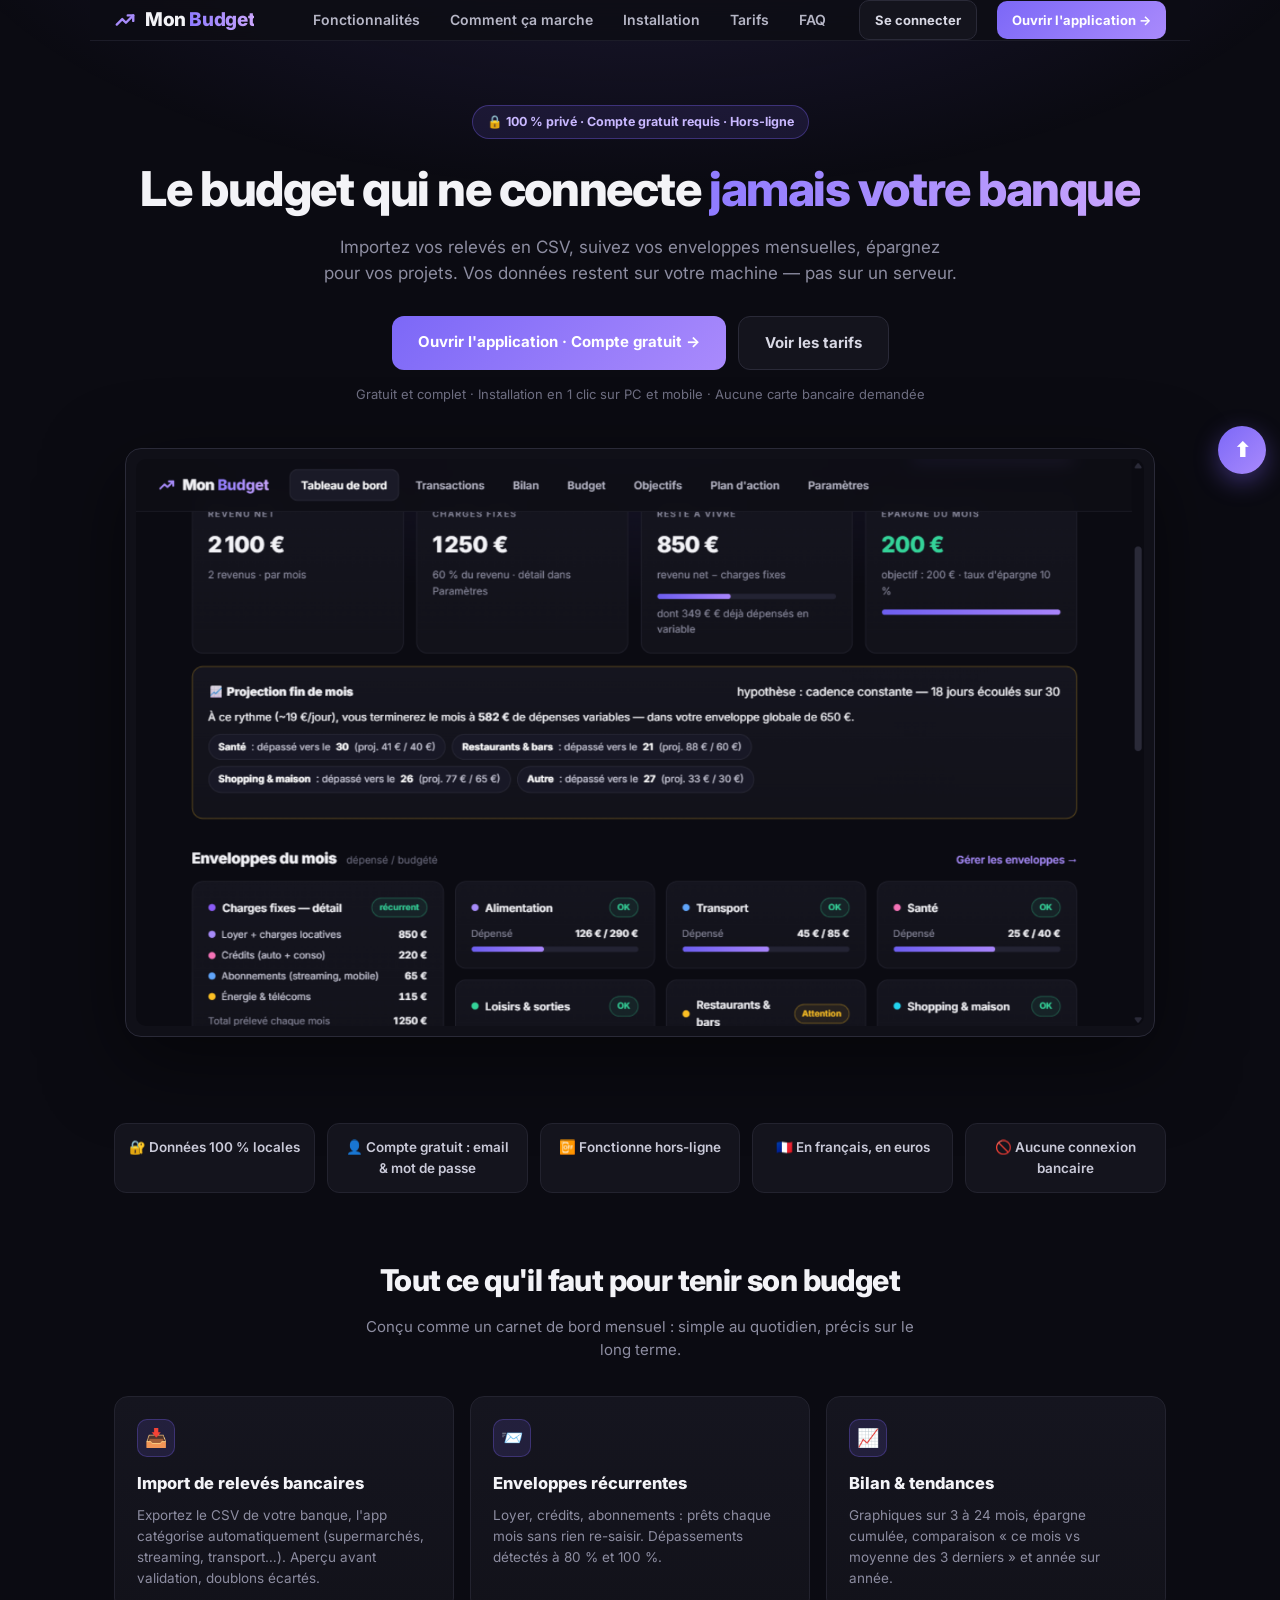
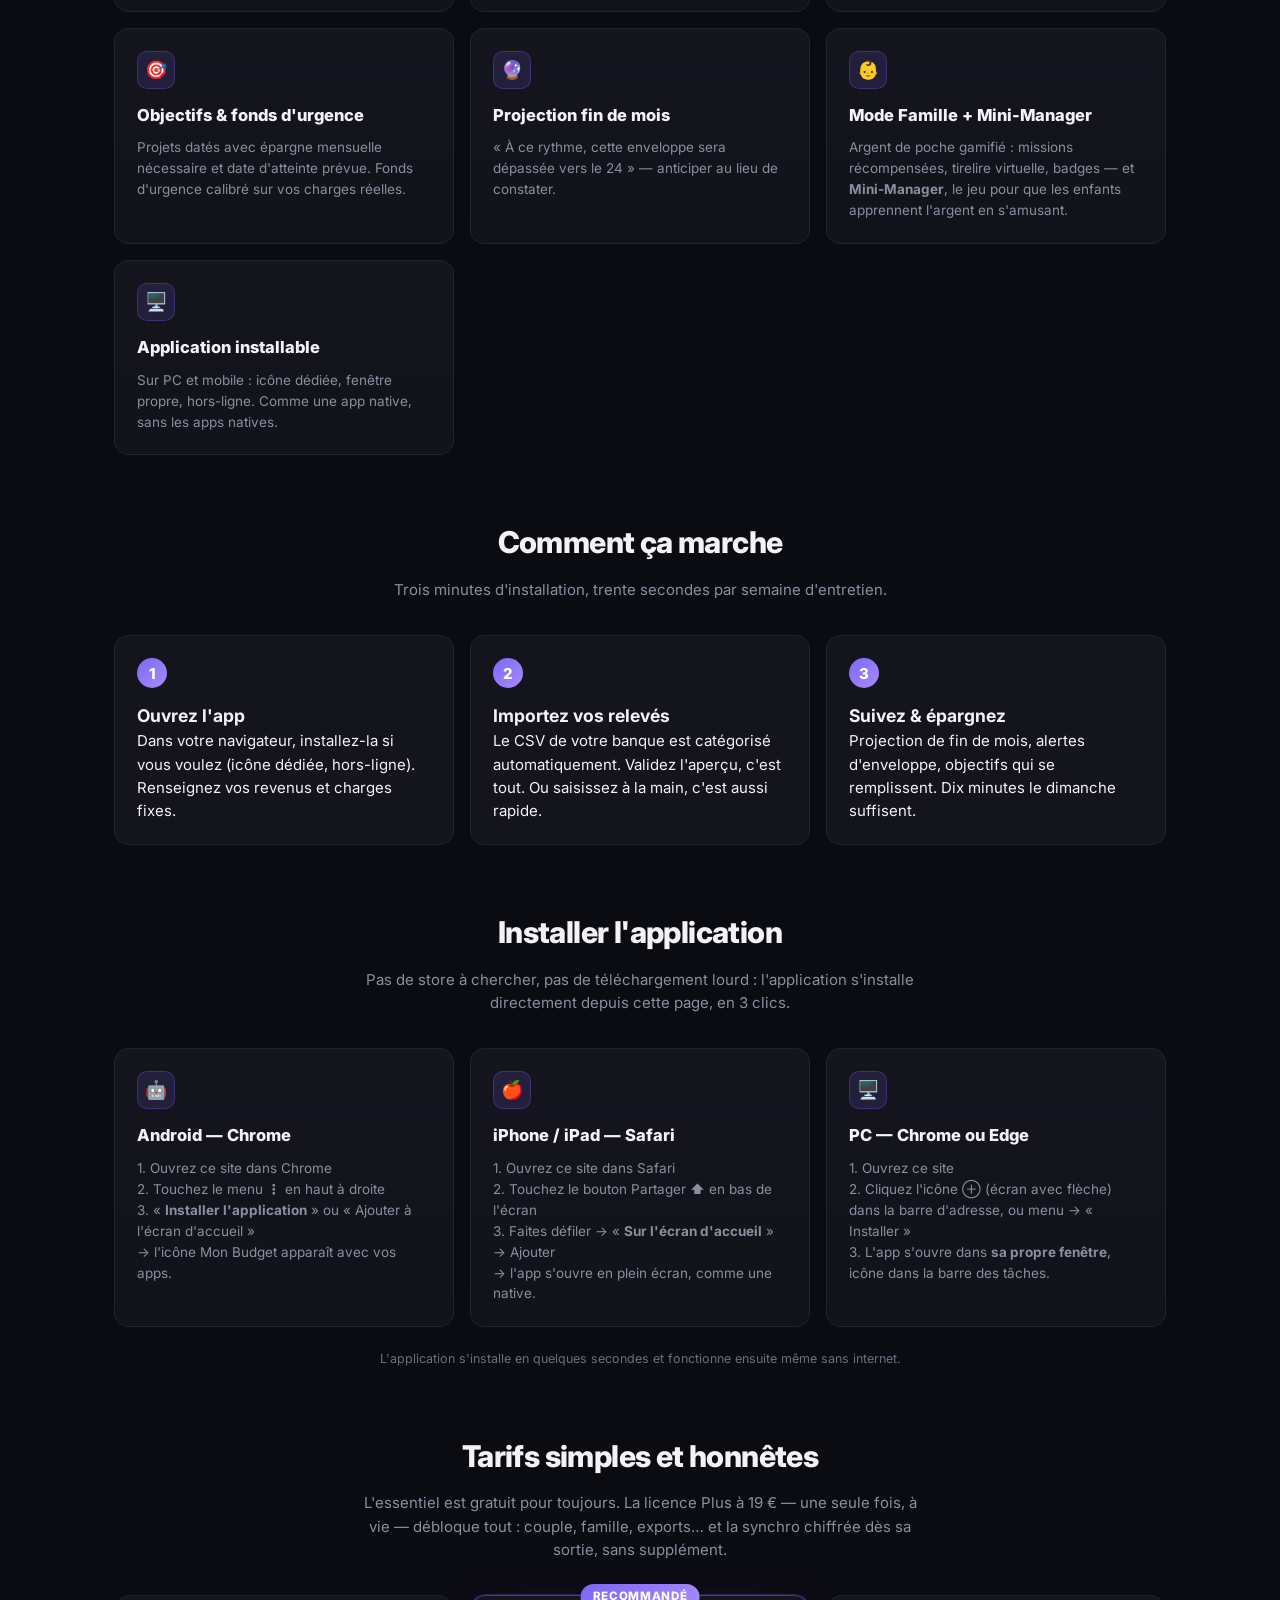
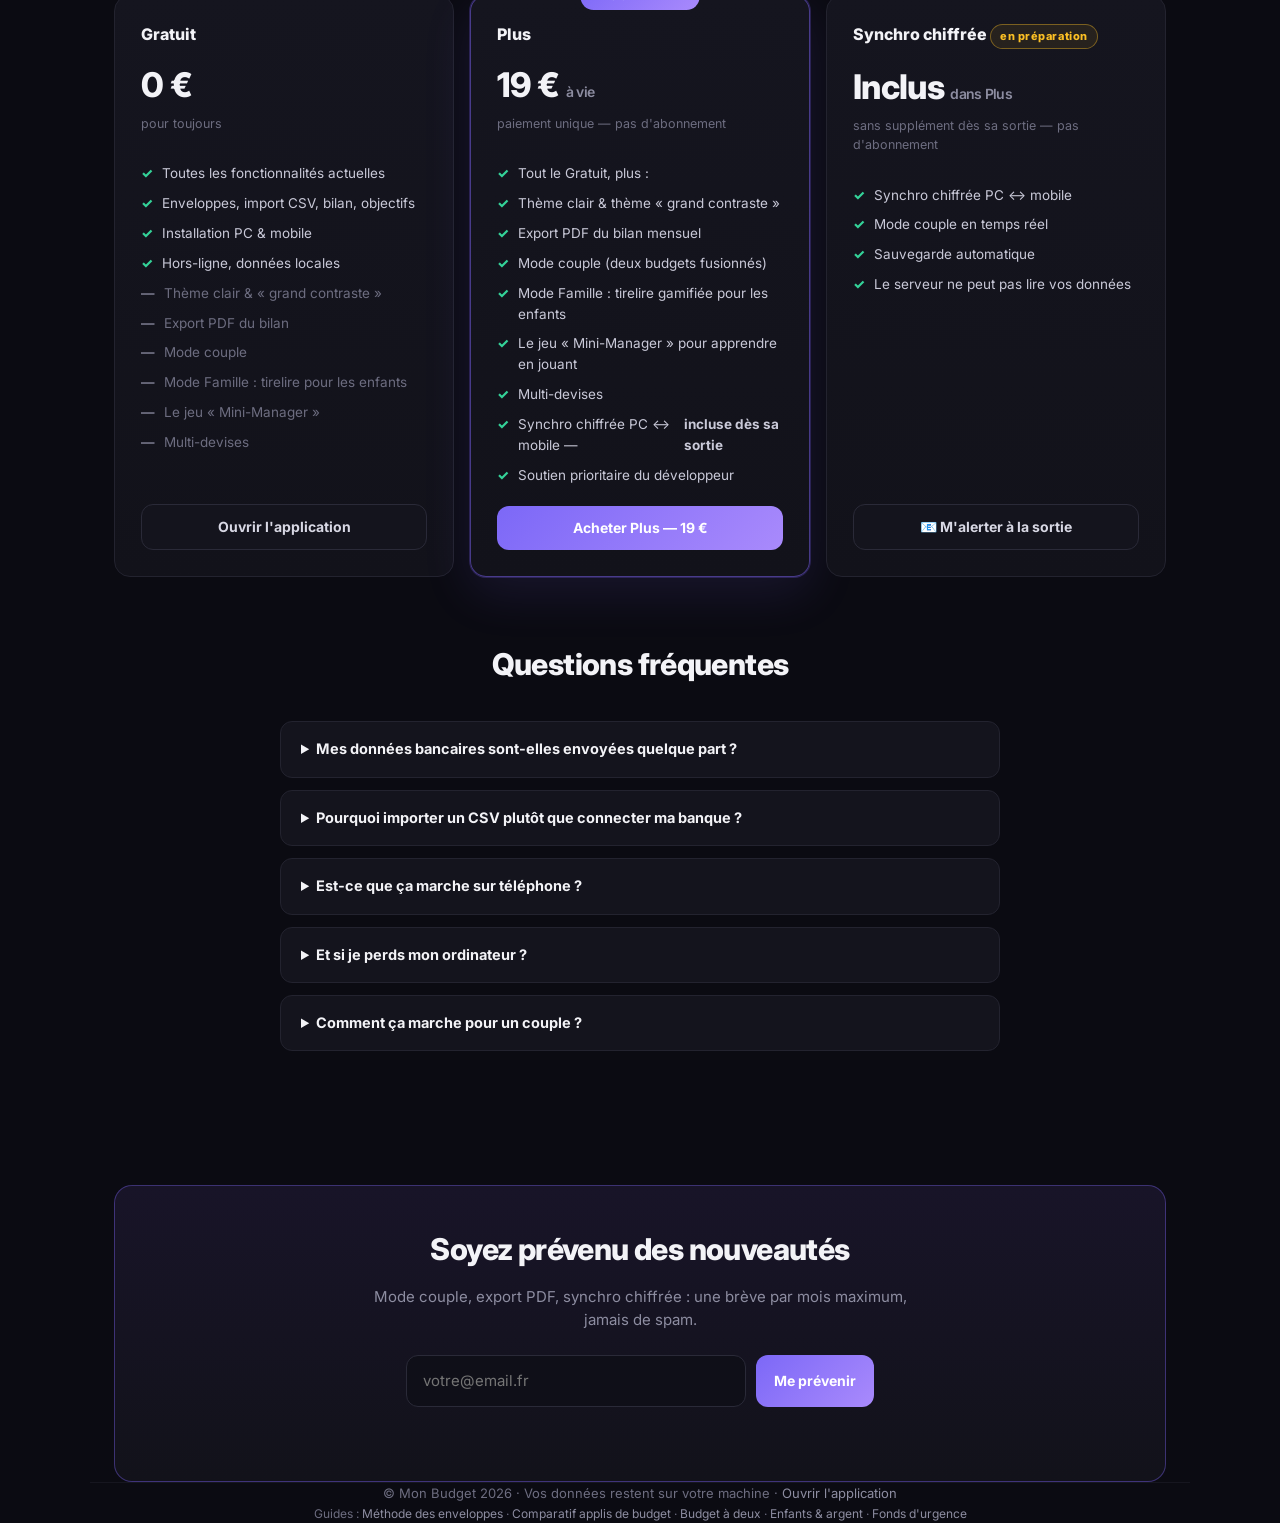
==== index.html @ ed4fe4bb "Add files via upload" ====
<!doctype html>
<html lang="fr">
<head>
<meta charset="utf-8">
<meta name="viewport" content="width=device-width, initial-scale=1">
<meta name="color-scheme" content="dark">
<meta name="theme-color" content="#0b0b12">
<meta name="description" content="Mon Budget — le budget mensuel 100 % privé : enveloppes récurrentes, import de relevés, objectifs d'épargne. Hors-ligne, compte gratuit (email + mot de passe), vos données restent chez vous.">
<meta name="keywords" content="application budget, méthode des enveloppes, budget sans abonnement, budget sans connexion bancaire, alternative YNAB France, budget familial gratuit, gestion budget mensuel">
<meta name="author" content="Mon Budget">
<meta name="robots" content="index, follow">
<link rel="canonical" href="https://bonjourmonbudget-lab.github.io/mon-budget/">
<!-- Partage réseaux sociaux : titre + aperçu quand le lien est partagé -->
<meta property="og:type" content="website">
<meta property="og:site_name" content="Mon Budget">
<meta property="og:title" content="Mon Budget — 19 € à vie, sans abonnement, sans connexion bancaire">
<meta property="og:description" content="La méthode des enveloppes automatisée. Vos données restent sur votre appareil. Version gratuite complète — installez-la en 10 secondes.">
<meta property="og:url" content="https://bonjourmonbudget-lab.github.io/mon-budget/">
<meta property="og:image" content="https://bonjourmonbudget-lab.github.io/mon-budget/apercu.png">
<meta property="og:locale" content="fr_FR">
<meta name="twitter:card" content="summary_large_image">
<meta name="twitter:title" content="Mon Budget — 19 € à vie, sans abonnement">
<meta name="twitter:description" content="La méthode des enveloppes automatisée. Vos données restent sur votre appareil.">
<meta name="twitter:image" content="https://bonjourmonbudget-lab.github.io/mon-budget/apercu.png">
<!-- Données structurées pour Google -->
<script type="application/ld+json">
{
  "@context": "https://schema.org",
  "@type": "SoftwareApplication",
  "name": "Mon Budget",
  "applicationCategory": "FinanceApplication",
  "operatingSystem": "Web, Windows, macOS, Linux, Android, iOS",
  "inLanguage": "fr-FR",
  "description": "Application de budget en méthode des enveloppes, 100 % locale : aucune connexion bancaire, données sur votre appareil, fonctionne hors-ligne. Version gratuite et licence à vie à 19 €.",
  "offers": {
    "@type": "Offer",
    "price": "19.00",
    "priceCurrency": "EUR",
    "description": "Licence à vie Mon Budget Plus — sans abonnement"
  }
}
</script>
<link rel="manifest" href="manifest.json">
<link rel="icon" type="image/png" href="icon-192.png">
<title>Mon Budget — Le budget qui ne connecte jamais votre banque</title>
<!-- Compteur de visites (Analytics via Firebase) — page marketing uniquement, l'application ne mesure rien -->
<script async src="https://www.googletagmanager.com/gtag/js?id=G-P31JFZ6KP1"></script>
<script>
  window.dataLayer = window.dataLayer || [];
  function gtag(){dataLayer.push(arguments);}
  gtag('js', new Date());
  gtag('config', 'G-P31JFZ6KP1');
</script>
<link rel="preconnect" href="https://fonts.googleapis.com">
<link rel="preconnect" href="https://fonts.gstatic.com" crossorigin>
<link href="https://fonts.googleapis.com/css2?family=Inter:wght@400;500;600;700;800&display=swap" rel="stylesheet">
<style>
  :root{
    --bg:#0b0b12; --card:#14141d; --border:#23232f; --border-2:#2a2a38;
    --text:#f3f3f7; --muted:#8d8da1; --muted-2:#6d6d80;
    --green:#34d399; --red:#f87171; --amber:#fbbf24;
    --grad:linear-gradient(135deg,#7c68f7,#a98afc);
  }
  *{box-sizing:border-box;margin:0;padding:0}
  body{background:var(--bg);color:var(--text);font-family:Inter,"Segoe UI",system-ui,sans-serif;font-size:15px;line-height:1.55}
  body::before{content:"";position:fixed;inset:0;pointer-events:none;z-index:0;
    background:radial-gradient(1100px 480px at 50% -120px, rgba(124,98,246,.16), transparent 65%)}
  a{color:inherit;text-decoration:none}
  .wrap{position:relative;z-index:1;max-width:1100px;margin:0 auto;padding:0 24px}

  header{position:sticky;top:0;z-index:20;display:flex;align-items:center;gap:20px;flex-wrap:wrap;
    padding:13px 28px;background:rgba(13,13,20,.86);backdrop-filter:blur(10px);border-bottom:1px solid #1c1c28}
  .brand{display:flex;align-items:center;gap:9px;font-size:19px;font-weight:800;letter-spacing:-.02em}
  .grad-text{background:linear-gradient(90deg,#8f7bff,#c9a5fc);-webkit-background-clip:text;background-clip:text;color:transparent}
  nav{display:flex;gap:4px;flex-wrap:wrap;margin-left:auto}
  nav a{color:#b6b6c6;font-weight:600;font-size:14px;padding:8px 13px;border-radius:10px}
  nav a:hover{color:#fff;background:#161622}
  .btn{font:inherit;font-size:14px;font-weight:700;cursor:pointer;border-radius:12px;padding:11px 18px;transition:.15s;white-space:nowrap;display:inline-block}
  .btn-grad{background:var(--grad);color:#fff;border:none}
  .btn-grad:hover{filter:brightness(1.08)}
  .btn-ghost{background:var(--card);border:1px solid var(--border-2);color:#d8d8e4}
  .btn-ghost:hover{border-color:#3a3a4c;color:#fff}
  .btn-sm{padding:8px 13px;font-size:13px;border-radius:10px}
  header .btn{padding:9px 15px}

  .hero{text-align:center;padding:72px 0 30px}
  .hero .pill{display:inline-block;font-size:12.5px;font-weight:700;color:#c9b8ff;background:rgba(124,98,246,.12);
    border:1px solid rgba(124,98,246,.35);border-radius:99px;padding:6px 14px;margin-bottom:22px}
  .hero h1{font-size:clamp(30px,5vw,48px);font-weight:800;letter-spacing:-.03em;line-height:1.15}
  .hero .sub{color:var(--muted);font-size:17px;max-width:640px;margin:18px auto 0}
  .hero .ctas{display:flex;gap:12px;justify-content:center;flex-wrap:wrap;margin-top:30px}
  .hero .ctas .btn{padding:14px 26px;font-size:15px}
  .hero .note{color:var(--muted-2);font-size:13px;margin-top:14px}
  .shot{margin:44px auto 0;max-width:1030px;border:1px solid var(--border-2);border-radius:16px;overflow:hidden;
    box-shadow:0 24px 80px rgba(0,0,0,.5);background:#101018;padding:10px}
  .shot img{width:100%;display:block;border-radius:10px}

  .trust{display:grid;grid-template-columns:repeat(auto-fit,minmax(180px,1fr));gap:12px;margin:56px 0 0}
  .trust div{background:var(--card);border:1px solid var(--border);border-radius:12px;padding:13px;text-align:center;
    color:#c9c9d8;font-weight:600;font-size:13.5px}

  section{padding:64px 0 0}
  h2{font-size:clamp(22px,3vw,30px);font-weight:800;letter-spacing:-.02em;text-align:center}
  .sect-sub{color:var(--muted);text-align:center;max-width:560px;margin:12px auto 0}
  .grid3{display:grid;grid-template-columns:repeat(auto-fit,minmax(280px,1fr));gap:16px;margin-top:34px}
  .card{background:linear-gradient(180deg,#15151f,#12121a);border:1px solid var(--border);border-radius:14px;padding:22px}
  .card h3{font-size:16.5px;font-weight:800}
  .card p{color:var(--muted);font-size:13.5px;margin-top:9px}
  .card .ico{width:38px;height:38px;border-radius:10px;background:rgba(124,98,246,.14);border:1px solid rgba(124,98,246,.3);
    display:flex;align-items:center;justify-content:center;font-size:18px;margin-bottom:14px}

  .steps{counter-reset:step;display:grid;grid-template-columns:repeat(auto-fit,minmax(240px,1fr));gap:16px;margin-top:34px}
  .step{background:var(--card);border:1px solid var(--border);border-radius:14px;padding:22px}
  .step::before{counter-increment:step;content:counter(step);display:flex;width:30px;height:30px;border-radius:99px;
    background:var(--grad);color:#fff;font-weight:800;align-items:center;justify-content:center;margin-bottom:14px}

  .plans{display:grid;grid-template-columns:repeat(auto-fit,minmax(270px,1fr));gap:16px;margin-top:34px;align-items:stretch}
  .plan{background:linear-gradient(180deg,#15151f,#12121a);border:1px solid var(--border);border-radius:16px;padding:26px;display:flex;flex-direction:column;position:relative}
  .plan.star{border-color:rgba(124,98,246,.5);box-shadow:0 0 0 1px rgba(124,98,246,.25), 0 16px 50px rgba(124,98,246,.12)}
  .plan .tag{position:absolute;top:-12px;left:50%;transform:translateX(-50%);background:var(--grad);color:#fff;
    font-size:11.5px;font-weight:800;letter-spacing:.06em;text-transform:uppercase;border-radius:99px;padding:4px 12px}
  .plan h3{font-size:16px;font-weight:800}
  .plan .price{font-size:34px;font-weight:800;margin:12px 0 2px;letter-spacing:-.02em}
  .plan .price small{font-size:14px;color:var(--muted);font-weight:600}
  .plan .per{color:var(--muted-2);font-size:12.5px;margin-bottom:16px}
  .plan ul{list-style:none;display:flex;flex-direction:column;gap:9px;margin:14px 0 20px;flex:1}
  .plan li{display:flex;gap:9px;font-size:13.5px;color:#c9c9d8;align-items:flex-start}
  .plan li::before{content:"✓";color:var(--green);font-weight:800}
  .plan li.off{color:var(--muted-2)}
  .plan li.off::before{content:"—";color:var(--muted-2)}
  .soon{display:inline-block;font-size:11px;font-weight:800;color:var(--amber);border:1px solid rgba(251,191,36,.4);
    background:rgba(251,191,36,.08);border-radius:99px;padding:3px 9px;letter-spacing:.05em}

  .faq{max-width:720px;margin:34px auto 0;display:flex;flex-direction:column;gap:12px}
  details{background:var(--card);border:1px solid var(--border);border-radius:12px;padding:16px 20px}
  details summary{cursor:pointer;font-weight:700;font-size:14.5px}
  details p{color:var(--muted);font-size:13.5px;margin-top:10px}

  .cta-final{background:linear-gradient(180deg,#181428,#12121a);border:1px solid rgba(124,98,246,.4);border-radius:18px;
    padding:40px 30px;text-align:center;margin-top:70px}
  .cta-final h2{text-align:center}
  form.insc{display:flex;gap:10px;justify-content:center;flex-wrap:wrap;margin-top:24px}
  form.insc input{background:#0f0f18;border:1px solid var(--border-2);border-radius:12px;padding:13px 16px;color:#fff;
    font:inherit;width:min(340px,100%)}
  form.insc input:focus{outline:none;border-color:#6d5ef0;box-shadow:0 0 0 3px rgba(109,94,240,.18)}
  .form-msg{margin-top:14px;font-size:13.5px;min-height:20px;color:var(--green);font-weight:600}

  footer{margin-top:70px;border-top:1px solid #16161f;padding:26px;text-align:center;color:var(--muted-2);font-size:13px}
  footer a{color:var(--muted)}
  @media(max-width:640px){ header{padding:12px 16px} nav{display:none} }

  /* Bouton retour en haut — à droite, centré verticalement */
  #haut-page{
    position:fixed;right:14px;top:50%;transform:translateY(-50%);z-index:45;width:48px;height:48px;
    border-radius:50%;background:var(--grad);color:#fff;border:none;font-size:20px;font-weight:800;
    cursor:pointer;box-shadow:0 8px 24px rgba(124,98,246,.4);transition:.15s;
    display:flex;align-items:center;justify-content:center
  }
  #haut-page:hover{filter:brightness(1.12)}
</style>
</head>
<body>

<header class="wrap">
  <div class="brand">
    <svg width="22" height="22" viewBox="0 0 24 24" fill="none" stroke="#a78bfa" stroke-width="2.6" stroke-linecap="round" stroke-linejoin="round"><polyline points="3 17 9 11 13 15 21 7"/><polyline points="15 7 21 7 21 13"/></svg>
    <span>Mon&nbsp;<span class="grad-text">Budget</span></span>
  </div>
  <nav>
    <a href="#fonctionnalites">Fonctionnalités</a>
    <a href="#comment">Comment ça marche</a>
    <a href="#installation">Installation</a>
    <a href="#tarifs">Tarifs</a>
    <a href="#faq">FAQ</a>
  </nav>
  <a class="btn btn-ghost btn-sm" href="app.html?connexion=1">Se connecter</a>
  <a class="btn btn-grad btn-sm" href="app.html">Ouvrir l'application →</a>
</header>

<main class="wrap">

  <section class="hero" style="padding-top:64px">
    <span class="pill">🔒 100 % privé · Compte gratuit requis · Hors-ligne</span>
    <h1>Le budget qui ne connecte <span class="grad-text">jamais votre banque</span></h1>
    <p class="sub">Importez vos relevés en CSV, suivez vos enveloppes mensuelles, épargnez pour vos projets. Vos données restent sur votre machine — pas sur un serveur.</p>
    <div class="ctas">
      <a class="btn btn-grad" href="app.html">Ouvrir l'application · Compte gratuit →</a>
      <a class="btn btn-ghost" href="#tarifs">Voir les tarifs</a>
    </div>
    <p class="note">Gratuit et complet · Installation en 1 clic sur PC et mobile · Aucune carte bancaire demandée</p>
    <div class="shot">
      <img src="apercu.png" alt="Aperçu du tableau de bord Mon Budget" onerror="this.style.display='none';this.parentElement.style.padding='40px';this.parentElement.innerHTML='<div style=&quot;text-align:center;color:#8d8da1;font-weight:700;padding:60px 20px&quot;>📊 Tableau de bord : revenu, enveloppes, projection fin de mois, objectifs d&#39;épargne</div>'">
    </div>
  </section>

  <div class="trust">
    <div>🔐 Données 100 % locales</div>
    <div>👤 Compte gratuit : email &amp; mot de passe</div>
    <div>📴 Fonctionne hors-ligne</div>
    <div>🇫🇷 En français, en euros</div>
    <div>🚫 Aucune connexion bancaire</div>
  </div>

  <section id="fonctionnalites">
    <h2>Tout ce qu'il faut pour tenir son budget</h2>
    <p class="sect-sub">Conçu comme un carnet de bord mensuel : simple au quotidien, précis sur le long terme.</p>
    <div class="grid3">
      <div class="card"><div class="ico">📥</div><h3>Import de relevés bancaires</h3><p>Exportez le CSV de votre banque, l'app catégorise automatiquement (supermarchés, streaming, transport…). Aperçu avant validation, doublons écartés.</p></div>
      <div class="card"><div class="ico">📨</div><h3>Enveloppes récurrentes</h3><p>Loyer, crédits, abonnements : prêts chaque mois sans rien re-saisir. Dépassements détectés à 80 % et 100 %.</p></div>
      <div class="card"><div class="ico">📈</div><h3>Bilan & tendances</h3><p>Graphiques sur 3 à 24 mois, épargne cumulée, comparaison « ce mois vs moyenne des 3 derniers » et année sur année.</p></div>
      <div class="card"><div class="ico">🎯</div><h3>Objectifs & fonds d'urgence</h3><p>Projets datés avec épargne mensuelle nécessaire et date d'atteinte prévue. Fonds d'urgence calibré sur vos charges réelles.</p></div>
      <div class="card"><div class="ico">🔮</div><h3>Projection fin de mois</h3><p>« À ce rythme, cette enveloppe sera dépassée vers le 24 » — anticiper au lieu de constater.</p></div>
      <div class="card"><div class="ico">👶</div><h3>Mode Famille + Mini-Manager</h3><p>Argent de poche gamifié : missions récompensées, tirelire virtuelle, badges — et <b>Mini-Manager</b>, le jeu pour que les enfants apprennent l'argent en s'amusant.</p></div>
      <div class="card"><div class="ico">🖥️</div><h3>Application installable</h3><p>Sur PC et mobile : icône dédiée, fenêtre propre, hors-ligne. Comme une app native, sans les apps natives.</p></div>
    </div>
  </section>

  <section id="comment">
    <h2>Comment ça marche</h2>
    <p class="sect-sub">Trois minutes d'installation, trente secondes par semaine d'entretien.</p>
    <div class="steps">
      <div class="step"><h3>Ouvrez l'app</h3><p>Dans votre navigateur, installez-la si vous voulez (icône dédiée, hors-ligne). Renseignez vos revenus et charges fixes.</p></div>
      <div class="step"><h3>Importez vos relevés</h3><p>Le CSV de votre banque est catégorisé automatiquement. Validez l'aperçu, c'est tout. Ou saisissez à la main, c'est aussi rapide.</p></div>
      <div class="step"><h3>Suivez & épargnez</h3><p>Projection de fin de mois, alertes d'enveloppe, objectifs qui se remplissent. Dix minutes le dimanche suffisent.</p></div>
    </div>
  </section>

  <section id="installation">
    <h2>Installer l'application</h2>
    <p class="sect-sub">Pas de store à chercher, pas de téléchargement lourd : l'application s'installe directement depuis cette page, en 3 clics.</p>
    <div class="grid3">
      <div class="card"><div class="ico">🤖</div><h3>Android — Chrome</h3>
        <p>1. Ouvrez ce site dans Chrome<br>2. Touchez le menu <b>⋮</b> en haut à droite<br>3. « <b>Installer l'application</b> » ou « Ajouter à l'écran d'accueil »<br>→ l'icône Mon Budget apparaît avec vos apps.</p></div>
      <div class="card"><div class="ico">🍎</div><h3>iPhone / iPad — Safari</h3>
        <p>1. Ouvrez ce site dans Safari<br>2. Touchez le bouton Partager <b>⬆</b> en bas de l'écran<br>3. Faites défiler → « <b>Sur l'écran d'accueil</b> » → Ajouter<br>→ l'app s'ouvre en plein écran, comme une native.</p></div>
      <div class="card"><div class="ico">🖥️</div><h3>PC — Chrome ou Edge</h3>
        <p>1. Ouvrez ce site<br>2. Cliquez l'icône ⊕ (écran avec flèche) dans la barre d'adresse, ou menu → « Installer »<br>3. L'app s'ouvre dans <b>sa propre fenêtre</b>, icône dans la barre des tâches.</p></div>
    </div>
    <div style="text-align:center;margin-top:22px">
      <button class="btn btn-grad" id="btn-install-pc" data-action="install-pc" style="display:none">📲 Installer sur cet appareil — 1 clic</button>
      <p style="color:var(--muted-2);font-size:12.5px;margin-top:12px">L'application s'installe en quelques secondes et fonctionne ensuite même sans internet.</p>
    </div>
  </section>

  <section id="tarifs">
    <h2>Tarifs simples et honnêtes</h2>
    <p class="sect-sub">L'essentiel est gratuit pour toujours. La licence Plus à 19 € — une seule fois, à vie — débloque tout : couple, famille, exports… et la synchro chiffrée dès sa sortie, sans supplément.</p>
    <div class="plans">
      <div class="plan">
        <h3>Gratuit</h3>
        <div class="price">0 €</div>
        <div class="per">pour toujours</div>
        <ul>
          <li>Toutes les fonctionnalités actuelles</li>
          <li>Enveloppes, import CSV, bilan, objectifs</li>
          <li>Installation PC & mobile</li>
          <li>Hors-ligne, données locales</li>
          <li class="off">Thème clair & « grand contraste »</li>
          <li class="off">Export PDF du bilan</li>
          <li class="off">Mode couple</li>
          <li class="off">Mode Famille : tirelire pour les enfants</li>
          <li class="off">Le jeu « Mini-Manager »</li>
          <li class="off">Multi-devises</li>
        </ul>
        <a class="btn btn-ghost" href="app.html" style="text-align:center">Ouvrir l'application</a>
      </div>
      <div class="plan star">
        <span class="tag">Recommandé</span>
        <h3>Plus</h3>
        <div class="price">19 € <small>à vie</small></div>
        <div class="per">paiement unique — pas d'abonnement</div>
        <ul>
          <li>Tout le Gratuit, plus :</li>
          <li>Thème clair & thème « grand contraste »</li>
          <li>Export PDF du bilan mensuel</li>
          <li>Mode couple (deux budgets fusionnés)</li>
          <li>Mode Famille : tirelire gamifiée pour les enfants</li>
          <li>Le jeu « Mini-Manager » pour apprendre en jouant</li>
          <li>Multi-devises</li>
          <li>Synchro chiffrée PC ↔ mobile — <b>incluse dès sa sortie</b></li>
          <li>Soutien prioritaire du développeur</li>
        </ul>
        <button class="btn btn-grad" data-buy="plus" style="text-align:center">Acheter Plus — 19 €</button>
      </div>
      <div class="plan">
        <h3>Synchro chiffrée <span class="soon">en préparation</span></h3>
        <div class="price">Inclus <small>dans Plus</small></div>
        <div class="per">sans supplément dès sa sortie — pas d'abonnement</div>
        <ul>
          <li>Synchro chiffrée PC ↔ mobile</li>
          <li>Mode couple en temps réel</li>
          <li>Sauvegarde automatique</li>
          <li>Le serveur ne peut pas lire vos données</li>
        </ul>
        <button class="btn btn-ghost" data-buy="sync" style="text-align:center">📧 M'alerter à la sortie</button>
      </div>
    </div>
  </section>

  <section id="faq">
    <h2>Questions fréquentes</h2>
    <div class="faq">
      <details><summary>Mes données bancaires sont-elles envoyées quelque part ?</summary><p>Non, et c'est le principe fondateur de l'app : aucune connexion à votre banque, aucun serveur. Vos relevés sont lus localement dans votre navigateur, vos données restent sur votre machine. Le compte (inscription gratuite par email et mot de passe, avec validation par email) est <b>requis pour ouvrir l'application</b> : il ne retient que votre adresse, jamais vos chiffres. La future synchro sera chiffrée côté client : même notre serveur ne pourra pas lire vos données.</p></details>
      <details><summary>Pourquoi importer un CSV plutôt que connecter ma banque ?</summary><p>Exporter un relevé prend 30 secondes sur n'importe quel site bancaire français. En échange : zéro agrément bancaire à faire circuler, zéro risque de fuite de credentials, et un budget qui marche même si votre banque change d'API.</p></details>
      <details><summary>Est-ce que ça marche sur téléphone ?</summary><p>Oui — installez l'app depuis votre navigateur mobile (« Ajouter à l'écran d'accueil »). La synchro chiffrée entre PC et mobile est en préparation : elle sera <b>incluse dans la licence Plus</b>, sans supplément.</p></details>
      <details><summary>Et si je perds mon ordinateur ?</summary><p>Exportez une sauvegarde JSON depuis Paramètres → Données (1 clic) et rangez-la où vous voulez. Elle se restaure en un clic sur n'importe quel appareil.</p></details>
      <details><summary>Comment ça marche pour un couple ?</summary><p>Chacun installe l'app sur son appareil : les données restent individuelles et locales. Le <b>mode couple</b> (inclus dans Plus) consolide deux budgets en une vue foyer. Et pour la synchro temps réel (en préparation) : <b>incluse dans la licence Plus, un seul achat par foyer</b> — le titulaire de la licence invite son/sa partenaire par email, qui reçoit un <b>accès invité gratuit</b> au budget partagé. Deux comptes, une seule licence, et le serveur ne pourra jamais lire vos données.</p></details>
    </div>
  </section>

  <section id="inscription">
    <div class="cta-final">
      <h2>Soyez prévenu des nouveautés</h2>
      <p class="sect-sub">Mode couple, export PDF, synchro chiffrée : une brève par mois maximum, jamais de spam.</p>
      <form class="insc" id="waitlist-form" autocomplete="off">
        <input type="email" id="insc-email" placeholder="votre@email.fr" required>
        <button class="btn btn-grad" type="submit">Me prévenir</button>
      </form>
      <div class="form-msg" id="insc-msg"></div>
    </div>
  </section>

</main>

<footer class="wrap">
  © Mon Budget 2026 · Vos données restent sur votre machine · <a href="app.html">Ouvrir l'application</a><br>
  <span style="font-size:12px">Guides : <a href="methode-enveloppes.html">Méthode des enveloppes</a> · <a href="alternative-applis-budget.html">Comparatif applis de budget</a> · <a href="budget-a-deux.html">Budget à deux</a> · <a href="budget-enfants.html">Enfants &amp; argent</a> · <a href="fonds-urgence.html">Fonds d'urgence</a></span>
</footer>

<button id="haut-page" title="Retour en haut de page" onclick="window.scrollTo({top:0,behavior:'smooth'})">⬆</button>

<script>
/* =====================================================================
   CONFIGURATION — à remplir lors de la mise en production :

   1. CHECKOUT_PLUS : lien de paiement « Plus 19 € » créé sur Lemon Squeezy
      ou Stripe Payment Link (5 min, sans code). Laissez vide pour désactiver.
   2. WAITLIST_ENDPOINT : endpoint d'enregistrement des emails (Formspree,
      Supabase…). Vide = les emails sont stockés localement dans le navigateur.
   ===================================================================== */
const CONFIG = {
  checkoutPlus: "https://monbudget.lemonsqueezy.com/checkout/buy/21052ba4-752d-4660-b485-dcf3f01f0f98",
  waitlistEndpoint: ""
};

/* Service worker (offline) — partagé avec l'app */
if ("serviceWorker" in navigator) {
  window.addEventListener("load", () => navigator.serviceWorker.register("sw.js").catch(() => {}));
}

/* Bouton d'installation 1 clic (Chrome/Edge l'affichent quand c'est possible) */
window.__installPrompt = null;
window.addEventListener("beforeinstallprompt", (e) => {
  e.preventDefault();
  window.__installPrompt = e;
  const b = document.getElementById("btn-install-pc");
  if (b) b.style.display = "inline-block";
});
document.getElementById("btn-install-pc").addEventListener("click", async () => {
  if (!window.__installPrompt) return;
  await window.__installPrompt.prompt();
  window.__installPrompt = null;
  const b = document.getElementById("btn-install-pc");
  if (b) b.style.display = "none";
});

/* ---- Achat « Plus » : vers le checkout configuré, sinon capture email ---- */
document.querySelectorAll("[data-buy]").forEach(btn => {
  btn.addEventListener("click", () => {
    const plan = btn.dataset.buy;
    if (plan === "plus" && CONFIG.checkoutPlus) {
      window.open(CONFIG.checkoutPlus, "_blank");
      return;
    }
    if (plan === "plus") {
      const msg = document.getElementById("insc-msg");
      msg.style.color = "var(--amber)";
      msg.textContent = "Le paiement en ligne s'active à la mise en ligne. Laissez votre email : vous serez prévenu en premier.";
      document.getElementById("insc-email").focus();
      document.getElementById("inscription").scrollIntoView({ behavior: "smooth", block: "center" });
      return;
    }
    if (plan === "sync") {
      const msg = document.getElementById("insc-msg");
      msg.style.color = "var(--muted)";
      msg.textContent = "La synchro chiffrée est en développement. Votre email = place prioritaire à la bêta.";
      document.getElementById("insc-email").focus();
      document.getElementById("inscription").scrollIntoView({ behavior: "smooth", block: "center" });
    }
  });
});

/* ---- Inscription : endpoint configuré, sinon liste locale ---- */
document.getElementById("waitlist-form").addEventListener("submit", async (e) => {
  e.preventDefault();
  const email = document.getElementById("insc-email").value.trim();
  const msg = document.getElementById("insc-msg");
  if (!/^[^\s@]+@[^\s@]+\.[^\s@]{2,}$/.test(email)) {
    msg.style.color = "var(--red)";
    msg.textContent = "Saisissez une adresse email valide.";
    return;
  }
  if (CONFIG.waitlistEndpoint) {
    try {
      await fetch(CONFIG.waitlistEndpoint, {
        method: "POST",
        headers: { "Content-Type": "application/json" },
        body: JSON.stringify({ email, source: "landing", date: new Date().toISOString() })
      });
      msg.style.color = "var(--green)";
      msg.textContent = "C'est enregistré — à très bientôt dans votre boîte mail !";
      document.getElementById("insc-email").value = "";
      return;
    } catch (err) { /* repli local ci-dessous */ }
  }
  try {
    const list = JSON.parse(localStorage.getItem("monBudget.waitlist") || "[]");
    if (!list.includes(email)) list.push(email);
    localStorage.setItem("monBudget.waitlist", JSON.stringify(list));
    msg.style.color = "var(--green)";
    msg.textContent = "C'est noté ! (email enregistré localement — branchez un endpoint pour la collecte réelle)";
    document.getElementById("insc-email").value = "";
  } catch (err) {
    msg.style.color = "var(--red)";
    msg.textContent = "Impossible d'enregistrer l'email pour le moment.";
  }
});

/* ---- Mesure campagne : source d'arrivée + clics clés ---- */
(function(){
  const src = new URLSearchParams(location.search).get("utm_source") || "direct";
  if (typeof gtag === "function") gtag("event", "visite_vitrine", { source: src });
  document.addEventListener("click", e => {
    if (typeof gtag !== "function") return;
    const a = e.target.closest("a[href]");
    if (!a) return;
    const href = a.getAttribute("href") || "";
    if (href.indexOf("app.html") > -1) gtag("event", "clic_ouvrir_app", { source: src });
    else if (href.indexOf("checkout") > -1) gtag("event", "clic_checkout", { source: src });
  });
  const buy = document.querySelector("[data-buy='plus']");
  if (buy) buy.addEventListener("click", () => {
    if (typeof gtag === "function") gtag("event", "clic_checkout", { source: src });
  });
})();
</script>
</body>
</html>
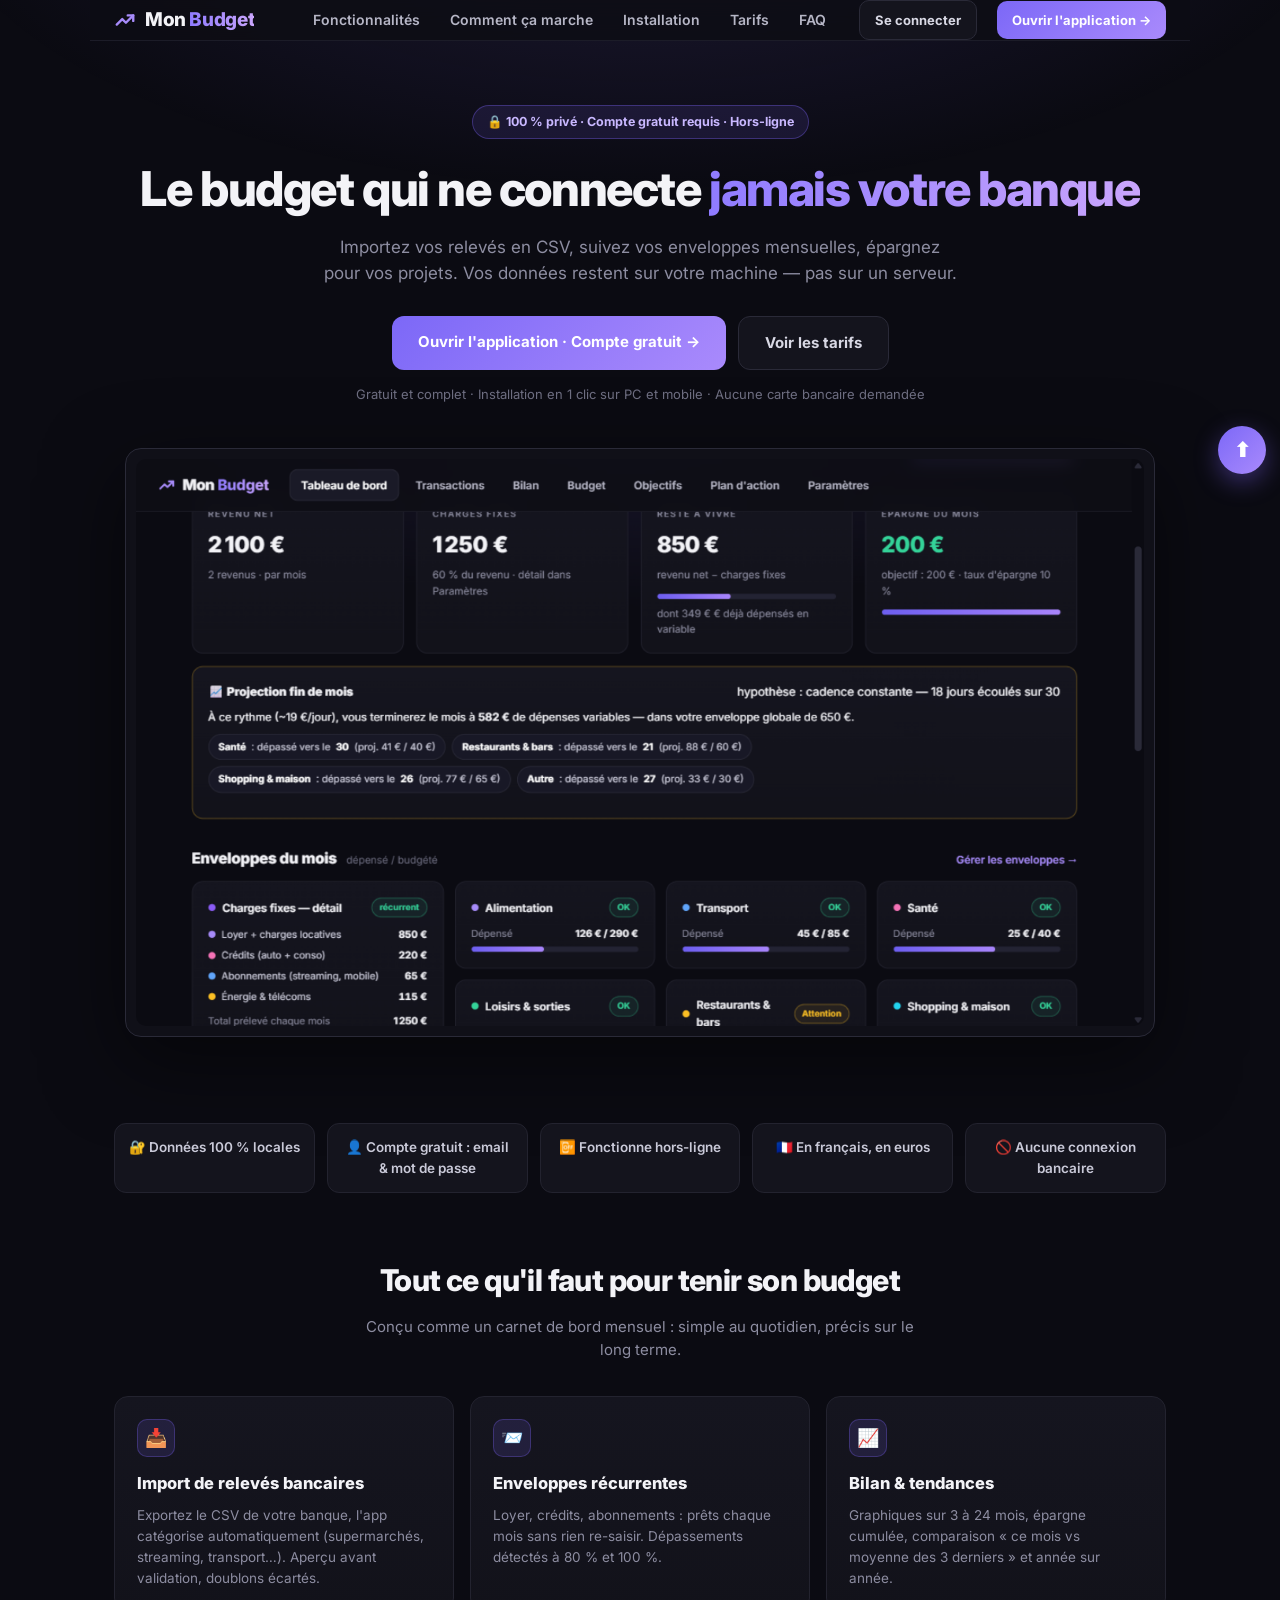
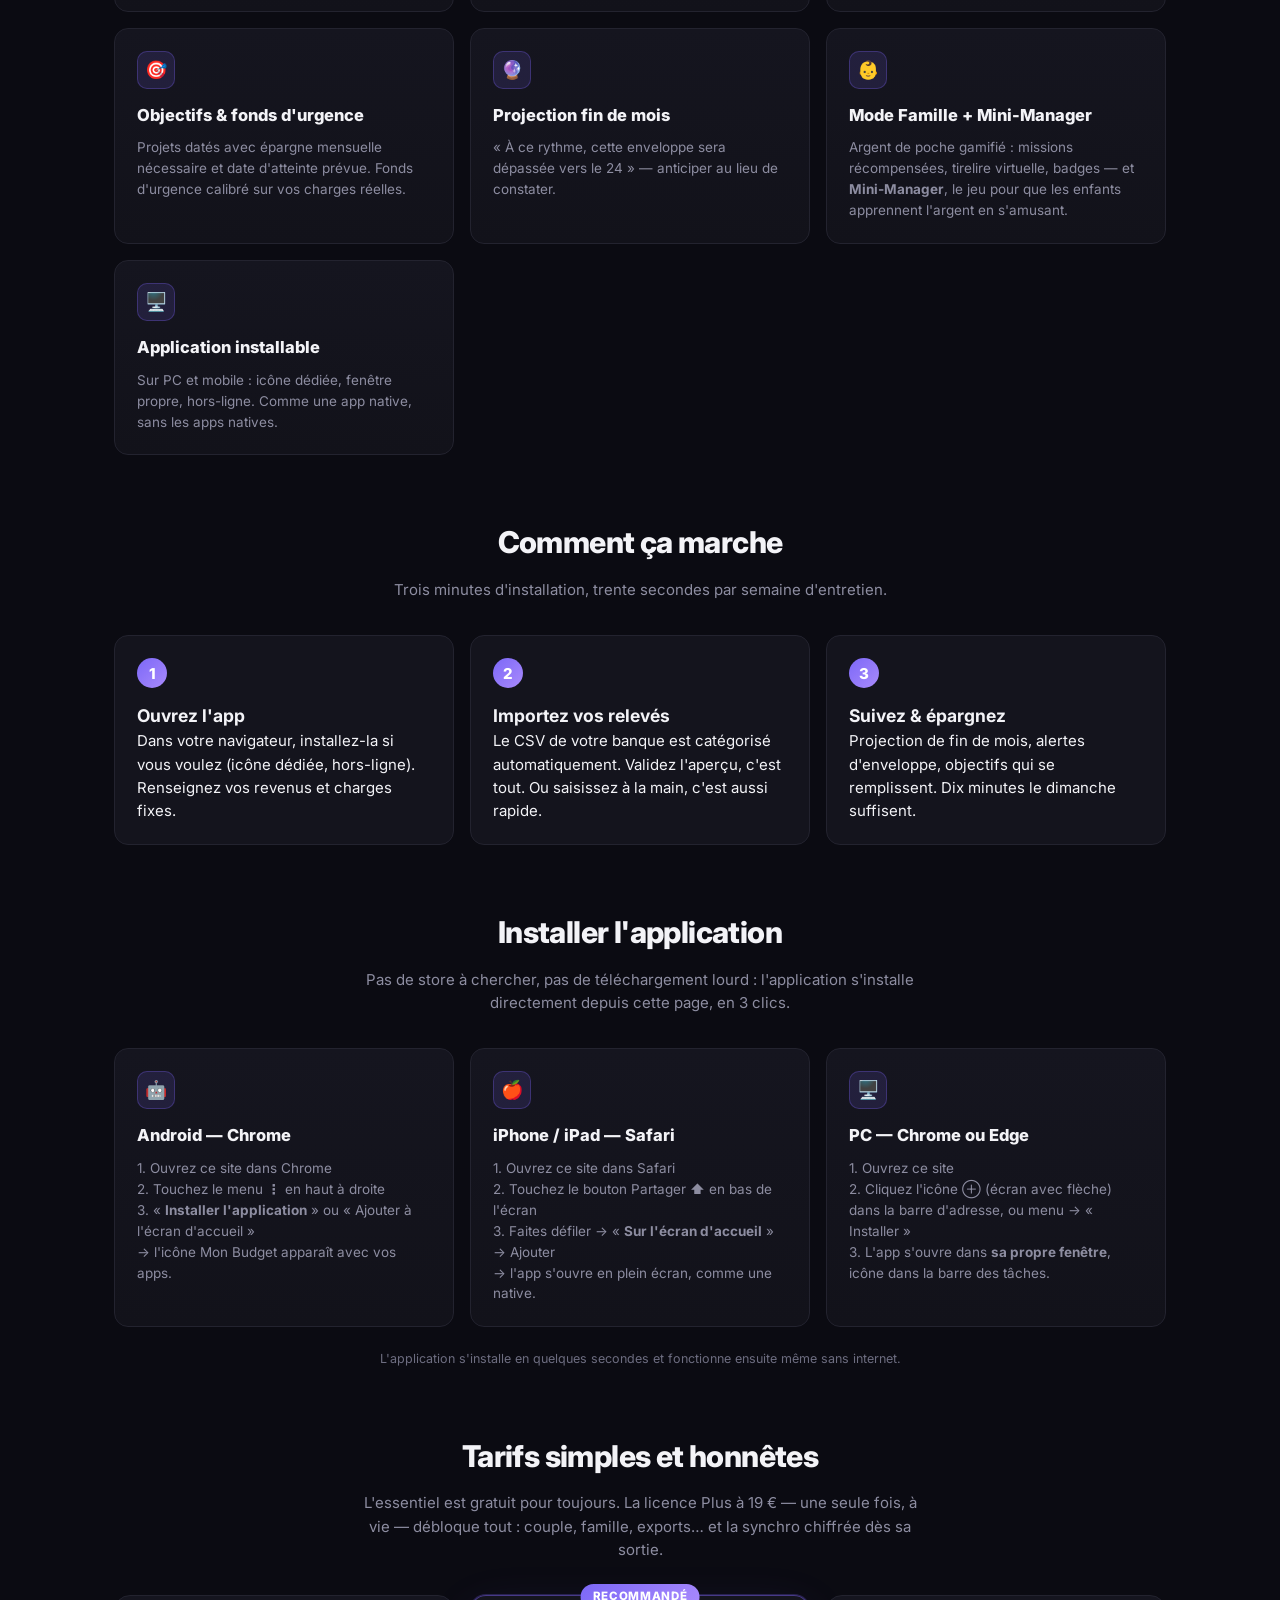
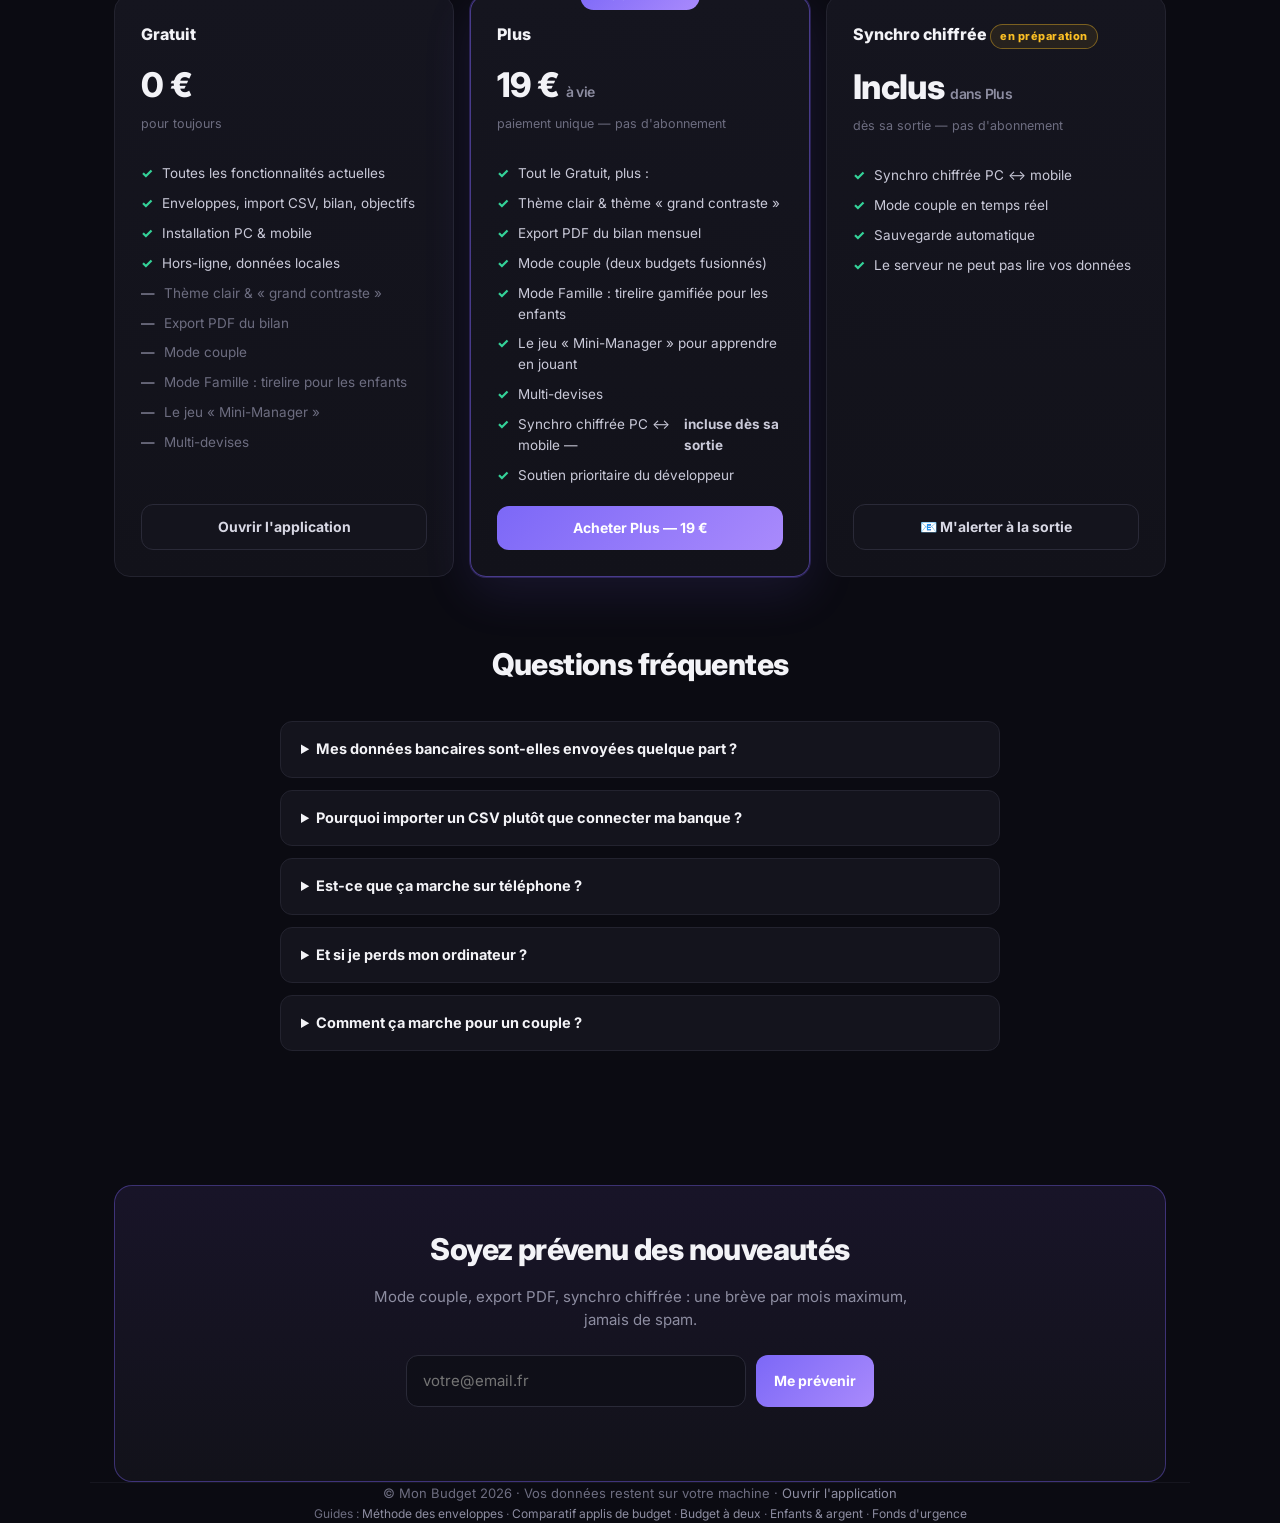
==== commit 8821f0ac: "Add files via upload" ====
--- a/index.html
+++ b/index.html
@@ -244,7 +244,7 @@
 
   <section id="tarifs">
     <h2>Tarifs simples et honnêtes</h2>
-    <p class="sect-sub">L'essentiel est gratuit pour toujours. La licence Plus à 19 € — une seule fois, à vie — débloque tout : couple, famille, exports… et la synchro chiffrée dès sa sortie, sans supplément.</p>
+    <p class="sect-sub">L'essentiel est gratuit pour toujours. La licence Plus à 19 € — une seule fois, à vie — débloque tout : couple, famille, exports… et la synchro chiffrée dès sa sortie.</p>
     <div class="plans">
       <div class="plan">
         <h3>Gratuit</h3>
@@ -285,7 +285,7 @@
       <div class="plan">
         <h3>Synchro chiffrée <span class="soon">en préparation</span></h3>
         <div class="price">Inclus <small>dans Plus</small></div>
-        <div class="per">sans supplément dès sa sortie — pas d'abonnement</div>
+        <div class="per">dès sa sortie — pas d'abonnement</div>
         <ul>
           <li>Synchro chiffrée PC ↔ mobile</li>
           <li>Mode couple en temps réel</li>
@@ -302,7 +302,7 @@
     <div class="faq">
       <details><summary>Mes données bancaires sont-elles envoyées quelque part ?</summary><p>Non, et c'est le principe fondateur de l'app : aucune connexion à votre banque, aucun serveur. Vos relevés sont lus localement dans votre navigateur, vos données restent sur votre machine. Le compte (inscription gratuite par email et mot de passe, avec validation par email) est <b>requis pour ouvrir l'application</b> : il ne retient que votre adresse, jamais vos chiffres. La future synchro sera chiffrée côté client : même notre serveur ne pourra pas lire vos données.</p></details>
       <details><summary>Pourquoi importer un CSV plutôt que connecter ma banque ?</summary><p>Exporter un relevé prend 30 secondes sur n'importe quel site bancaire français. En échange : zéro agrément bancaire à faire circuler, zéro risque de fuite de credentials, et un budget qui marche même si votre banque change d'API.</p></details>
-      <details><summary>Est-ce que ça marche sur téléphone ?</summary><p>Oui — installez l'app depuis votre navigateur mobile (« Ajouter à l'écran d'accueil »). La synchro chiffrée entre PC et mobile est en préparation : elle sera <b>incluse dans la licence Plus</b>, sans supplément.</p></details>
+      <details><summary>Est-ce que ça marche sur téléphone ?</summary><p>Oui — installez l'app depuis votre navigateur mobile (« Ajouter à l'écran d'accueil »). La synchro chiffrée entre PC et mobile est en préparation : elle sera <b>incluse dans la licence Plus</b>.</p></details>
       <details><summary>Et si je perds mon ordinateur ?</summary><p>Exportez une sauvegarde JSON depuis Paramètres → Données (1 clic) et rangez-la où vous voulez. Elle se restaure en un clic sur n'importe quel appareil.</p></details>
       <details><summary>Comment ça marche pour un couple ?</summary><p>Chacun installe l'app sur son appareil : les données restent individuelles et locales. Le <b>mode couple</b> (inclus dans Plus) consolide deux budgets en une vue foyer. Et pour la synchro temps réel (en préparation) : <b>incluse dans la licence Plus, un seul achat par foyer</b> — le titulaire de la licence invite son/sa partenaire par email, qui reçoit un <b>accès invité gratuit</b> au budget partagé. Deux comptes, une seule licence, et le serveur ne pourra jamais lire vos données.</p></details>
     </div>
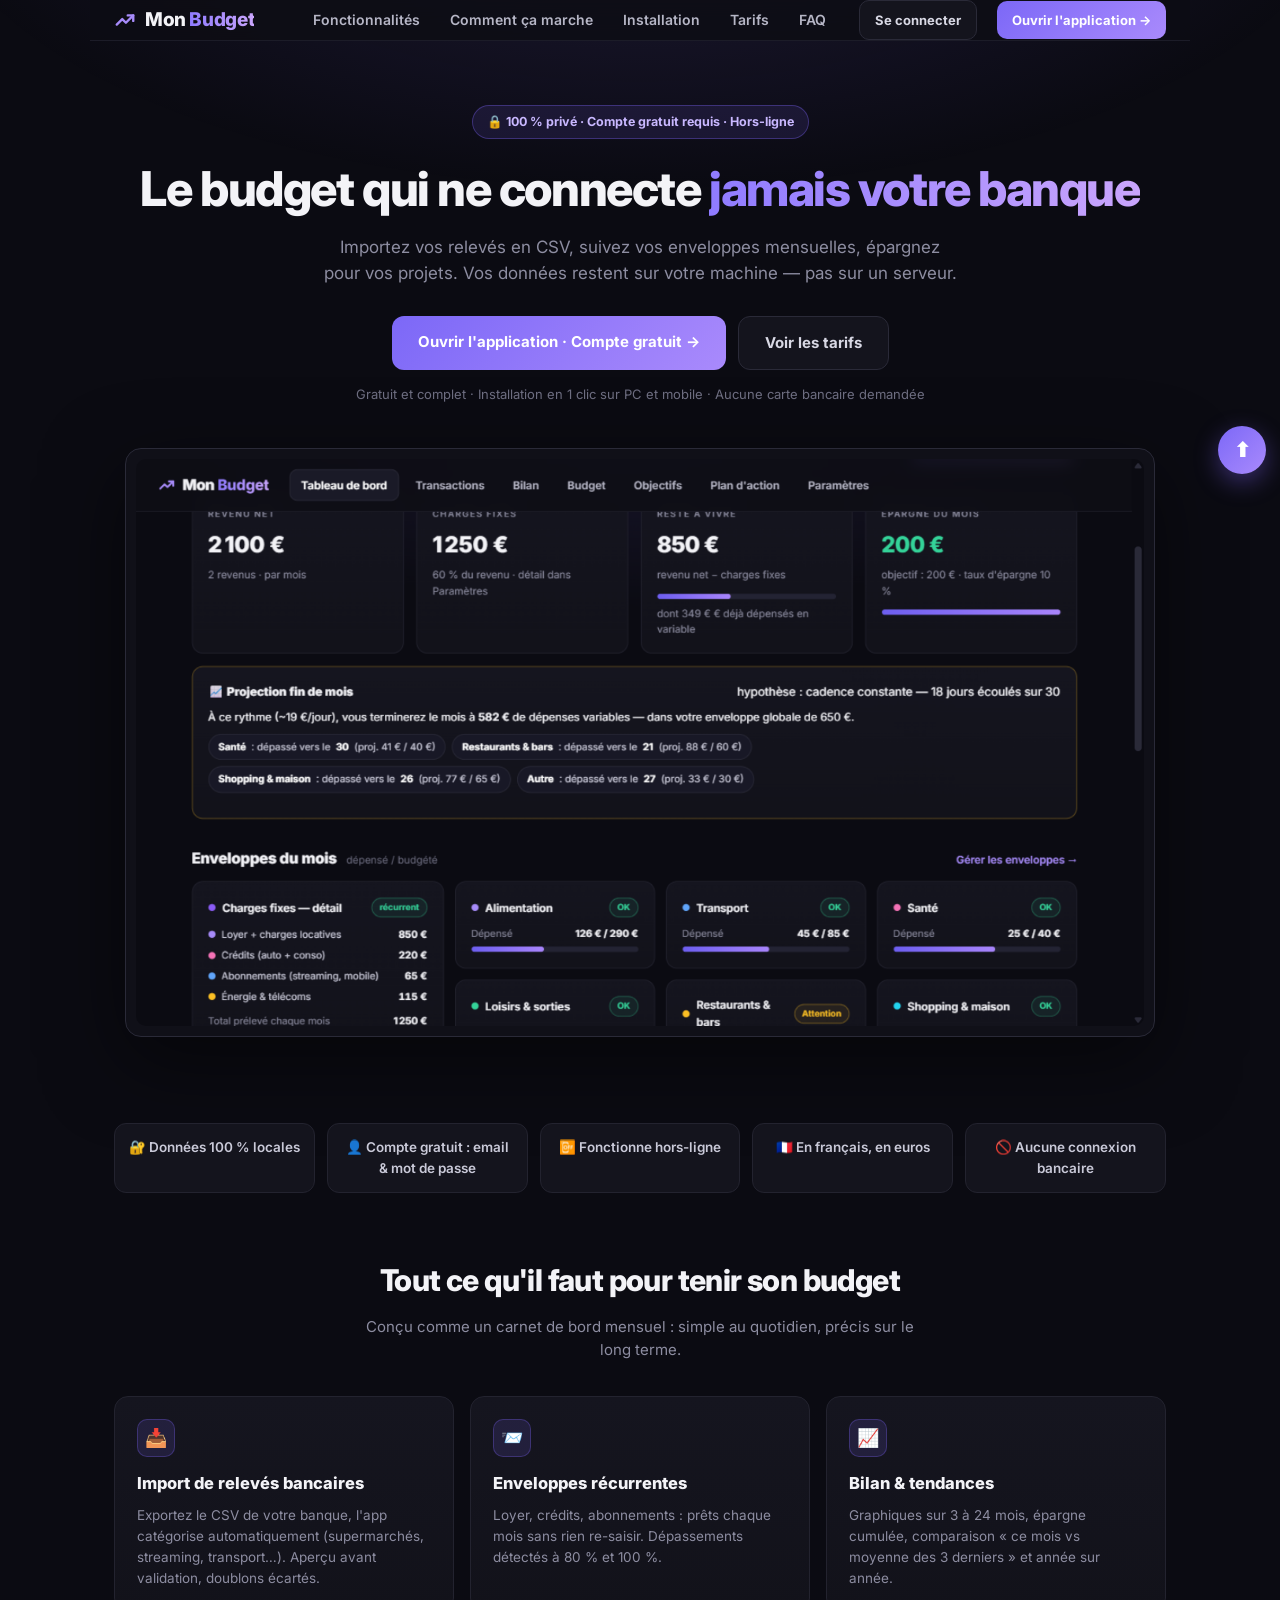
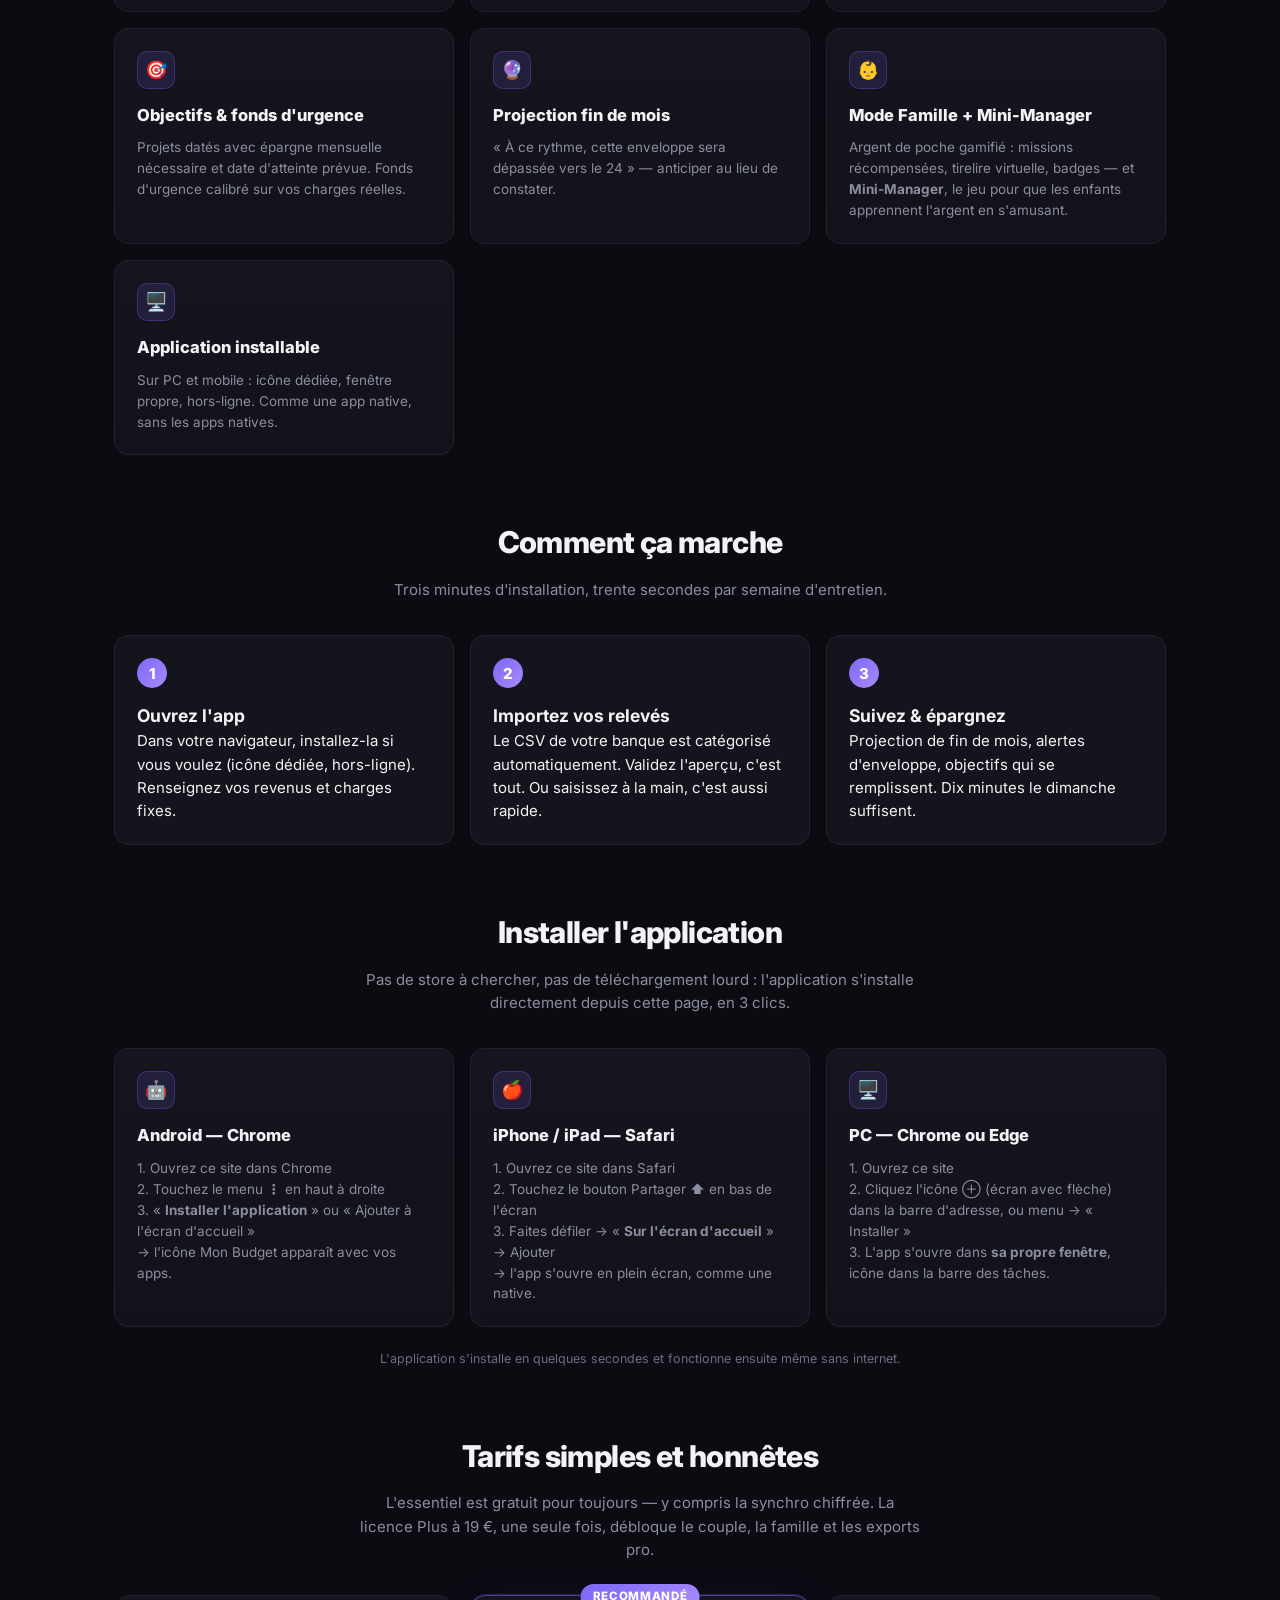
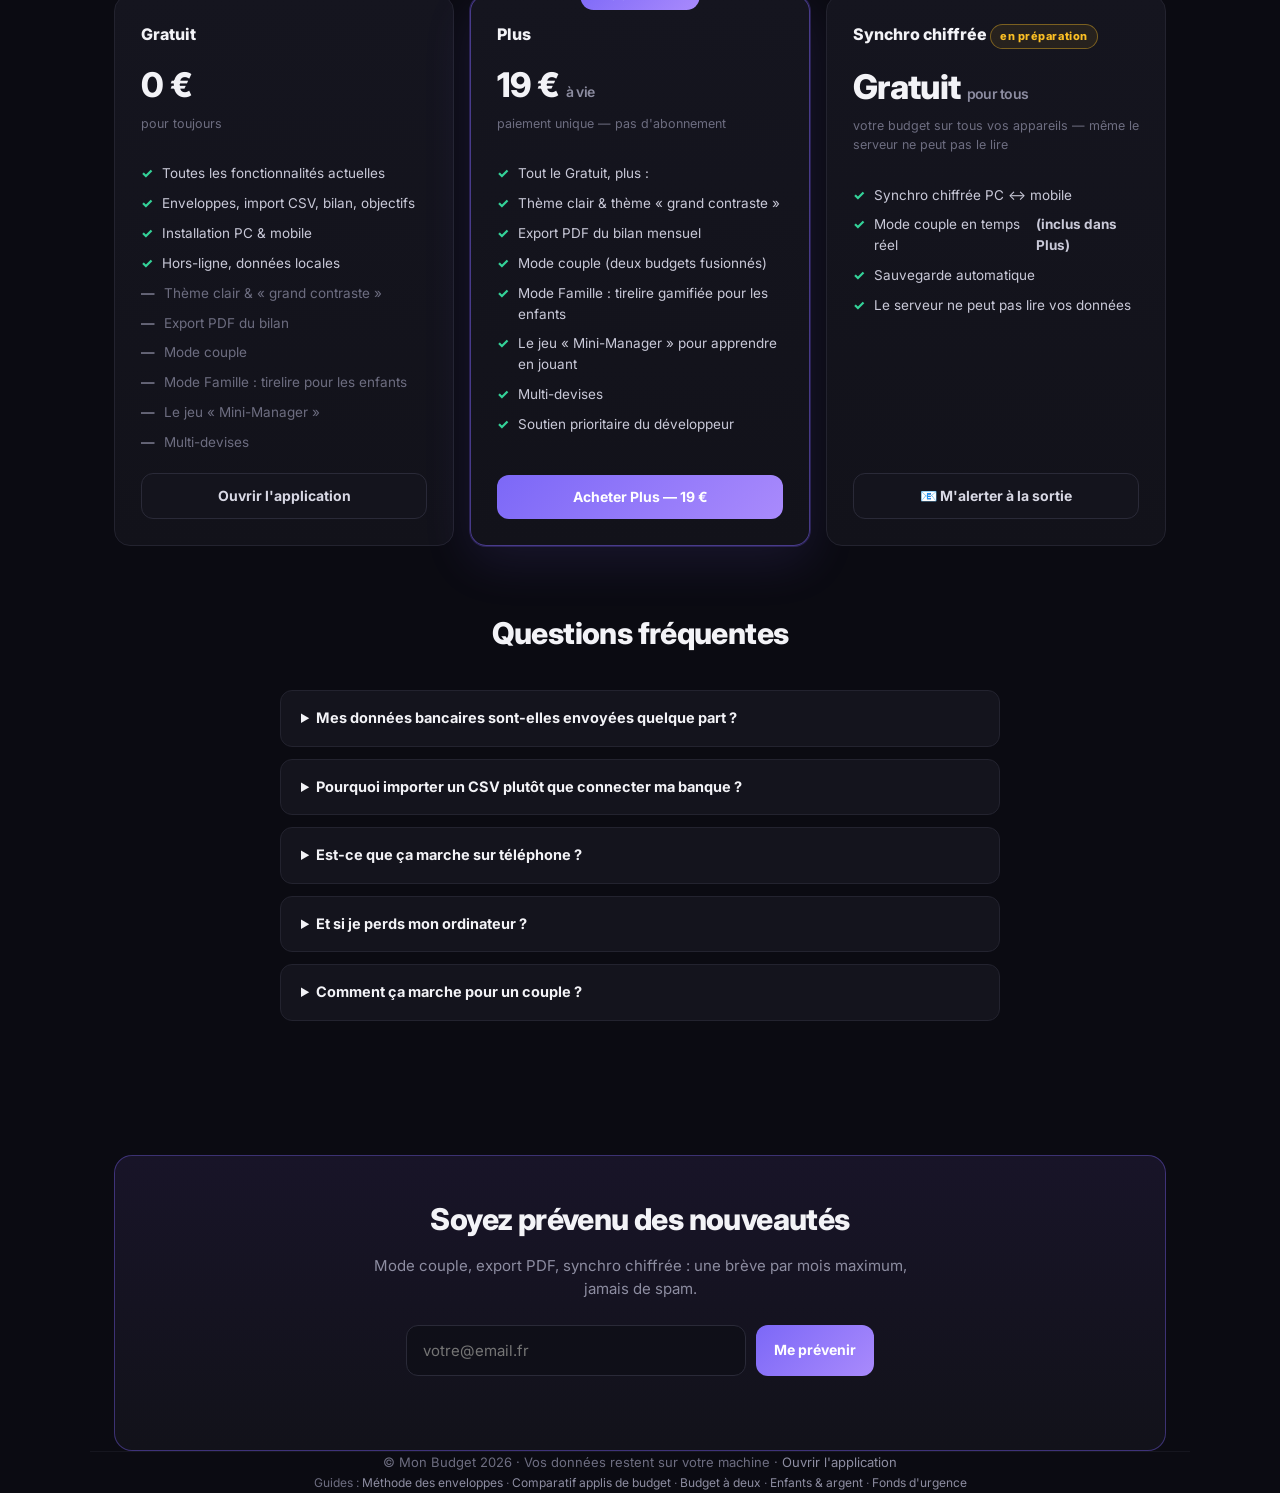
==== commit 8e183c60: "Add files via upload" ====
--- a/index.html
+++ b/index.html
@@ -244,7 +244,7 @@
 
   <section id="tarifs">
     <h2>Tarifs simples et honnêtes</h2>
-    <p class="sect-sub">L'essentiel est gratuit pour toujours. La licence Plus à 19 € — une seule fois, à vie — débloque tout : couple, famille, exports… et la synchro chiffrée dès sa sortie.</p>
+    <p class="sect-sub">L'essentiel est gratuit pour toujours — y compris la synchro chiffrée. La licence Plus à 19 €, une seule fois, débloque le couple, la famille et les exports pro.</p>
     <div class="plans">
       <div class="plan">
         <h3>Gratuit</h3>
@@ -277,18 +277,17 @@
           <li>Mode Famille : tirelire gamifiée pour les enfants</li>
           <li>Le jeu « Mini-Manager » pour apprendre en jouant</li>
           <li>Multi-devises</li>
-          <li>Synchro chiffrée PC ↔ mobile — <b>incluse dès sa sortie</b></li>
           <li>Soutien prioritaire du développeur</li>
         </ul>
         <button class="btn btn-grad" data-buy="plus" style="text-align:center">Acheter Plus — 19 €</button>
       </div>
       <div class="plan">
         <h3>Synchro chiffrée <span class="soon">en préparation</span></h3>
-        <div class="price">Inclus <small>dans Plus</small></div>
-        <div class="per">dès sa sortie — pas d'abonnement</div>
+        <div class="price">Gratuit <small>pour tous</small></div>
+        <div class="per">votre budget sur tous vos appareils — même le serveur ne peut pas le lire</div>
         <ul>
           <li>Synchro chiffrée PC ↔ mobile</li>
-          <li>Mode couple en temps réel</li>
+          <li>Mode couple en temps réel <b>(inclus dans Plus)</b></li>
           <li>Sauvegarde automatique</li>
           <li>Le serveur ne peut pas lire vos données</li>
         </ul>
@@ -302,9 +301,9 @@
     <div class="faq">
       <details><summary>Mes données bancaires sont-elles envoyées quelque part ?</summary><p>Non, et c'est le principe fondateur de l'app : aucune connexion à votre banque, aucun serveur. Vos relevés sont lus localement dans votre navigateur, vos données restent sur votre machine. Le compte (inscription gratuite par email et mot de passe, avec validation par email) est <b>requis pour ouvrir l'application</b> : il ne retient que votre adresse, jamais vos chiffres. La future synchro sera chiffrée côté client : même notre serveur ne pourra pas lire vos données.</p></details>
       <details><summary>Pourquoi importer un CSV plutôt que connecter ma banque ?</summary><p>Exporter un relevé prend 30 secondes sur n'importe quel site bancaire français. En échange : zéro agrément bancaire à faire circuler, zéro risque de fuite de credentials, et un budget qui marche même si votre banque change d'API.</p></details>
-      <details><summary>Est-ce que ça marche sur téléphone ?</summary><p>Oui — installez l'app depuis votre navigateur mobile (« Ajouter à l'écran d'accueil »). La synchro chiffrée entre PC et mobile est en préparation : elle sera <b>incluse dans la licence Plus</b>.</p></details>
+      <details><summary>Est-ce que ça marche sur téléphone ?</summary><p>Oui — installez l'app depuis votre navigateur mobile (« Ajouter à l'écran d'accueil »). La synchro chiffrée entre PC et mobile est en préparation : elle sera <b>gratuite pour tous les comptes</b>.</p></details>
       <details><summary>Et si je perds mon ordinateur ?</summary><p>Exportez une sauvegarde JSON depuis Paramètres → Données (1 clic) et rangez-la où vous voulez. Elle se restaure en un clic sur n'importe quel appareil.</p></details>
-      <details><summary>Comment ça marche pour un couple ?</summary><p>Chacun installe l'app sur son appareil : les données restent individuelles et locales. Le <b>mode couple</b> (inclus dans Plus) consolide deux budgets en une vue foyer. Et pour la synchro temps réel (en préparation) : <b>incluse dans la licence Plus, un seul achat par foyer</b> — le titulaire de la licence invite son/sa partenaire par email, qui reçoit un <b>accès invité gratuit</b> au budget partagé. Deux comptes, une seule licence, et le serveur ne pourra jamais lire vos données.</p></details>
+      <details><summary>Comment ça marche pour un couple ?</summary><p>Chacun installe l'app sur son appareil : les données restent individuelles et locales. Le <b>mode couple</b> (inclus dans Plus) consolide deux budgets en une vue foyer. Et pour la synchro temps réel (en préparation) : la synchro individuelle est <b>gratuite pour tous</b>, et le mode couple synchronisé reste <b>inclus dans la licence Plus — un seul achat par foyer</b> : le titulaire de la licence invite son/sa partenaire par email, qui reçoit un <b>accès invité gratuit</b> au budget partagé. Deux comptes, une seule licence, et le serveur ne pourra jamais lire vos données.</p></details>
     </div>
   </section>
 
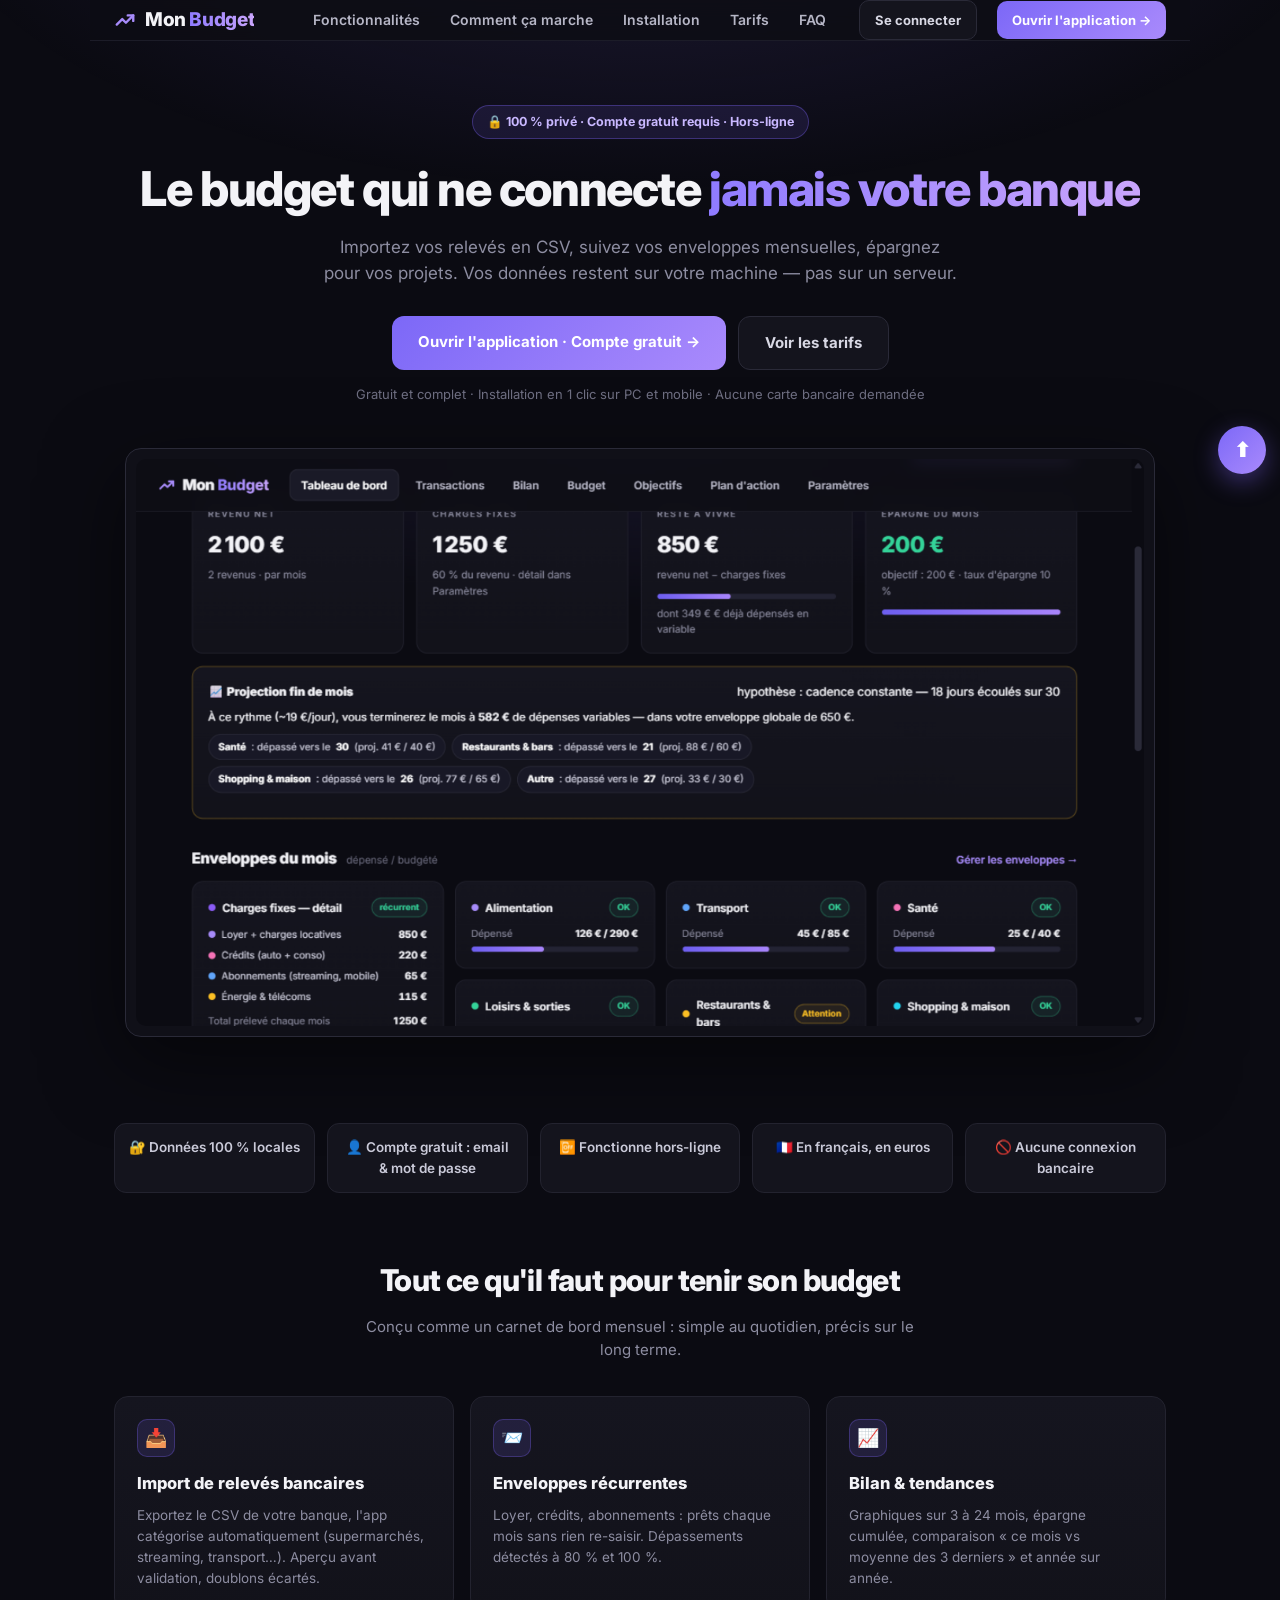
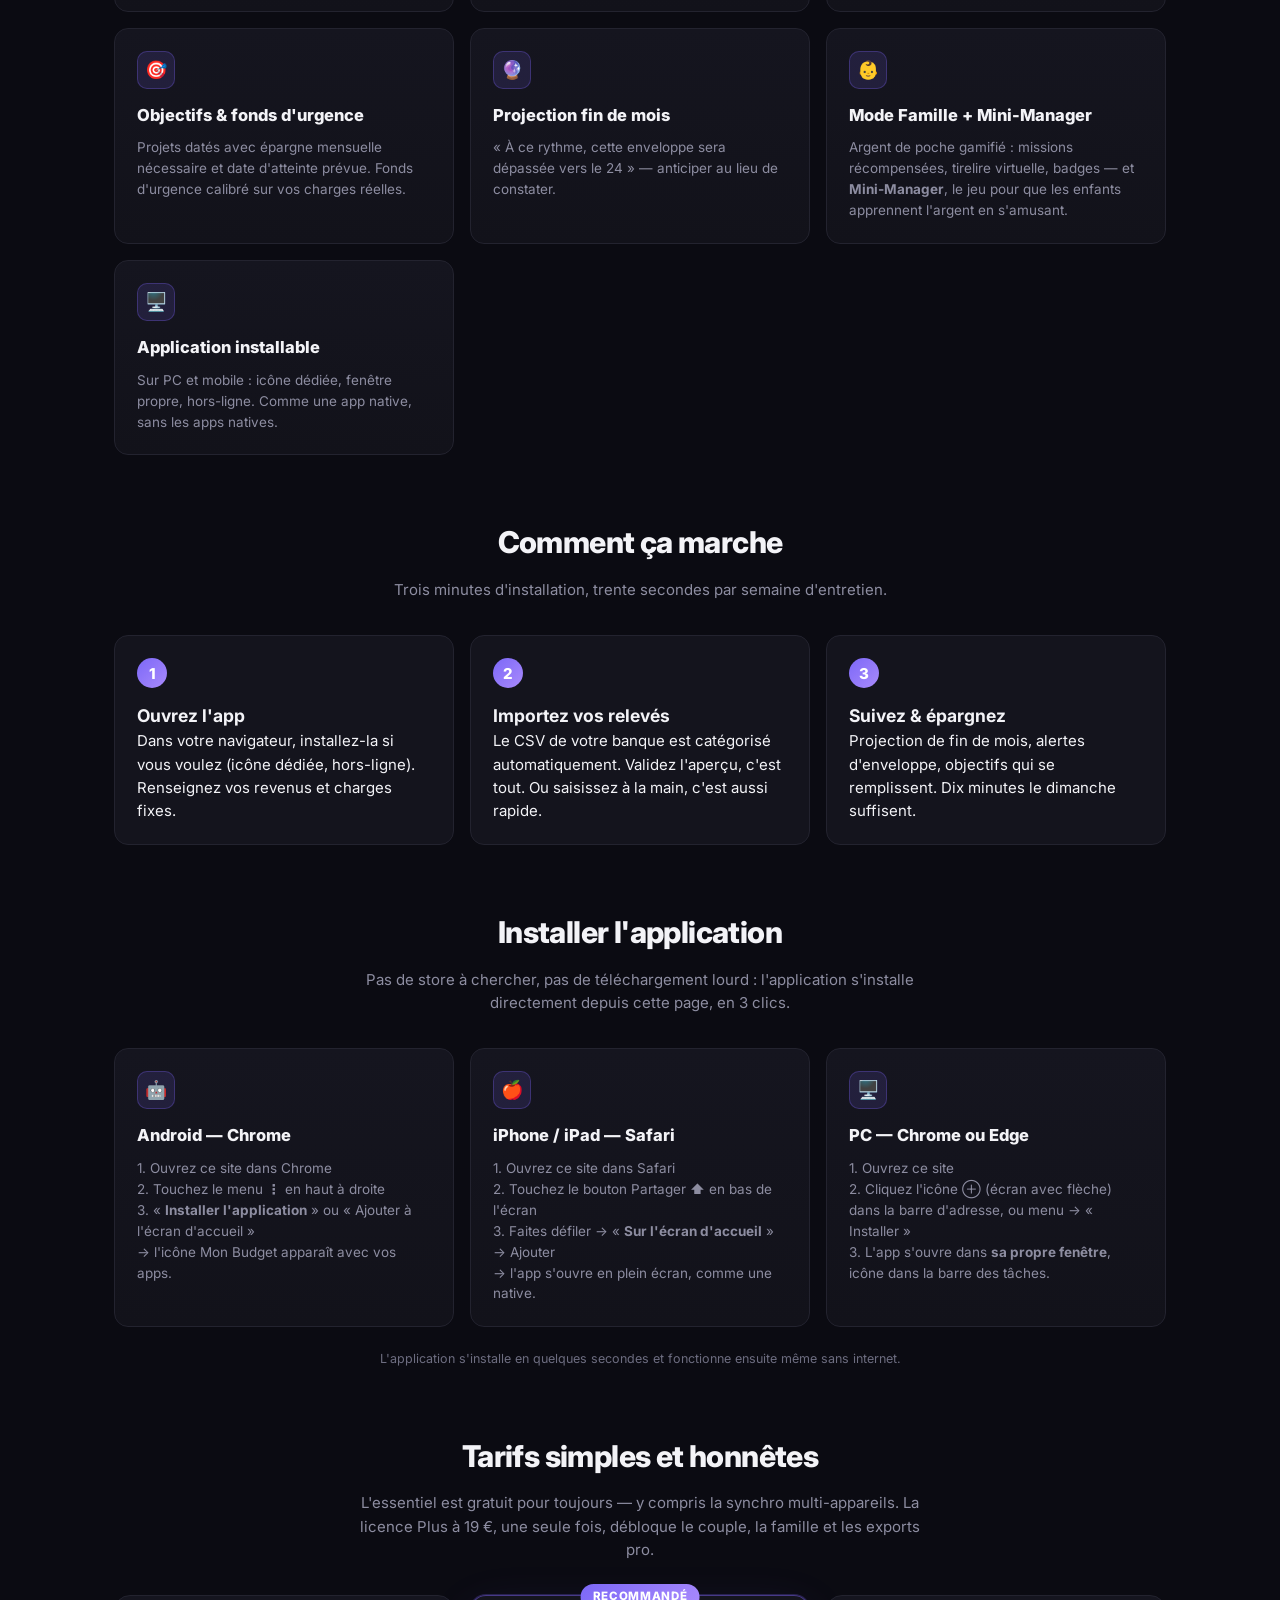
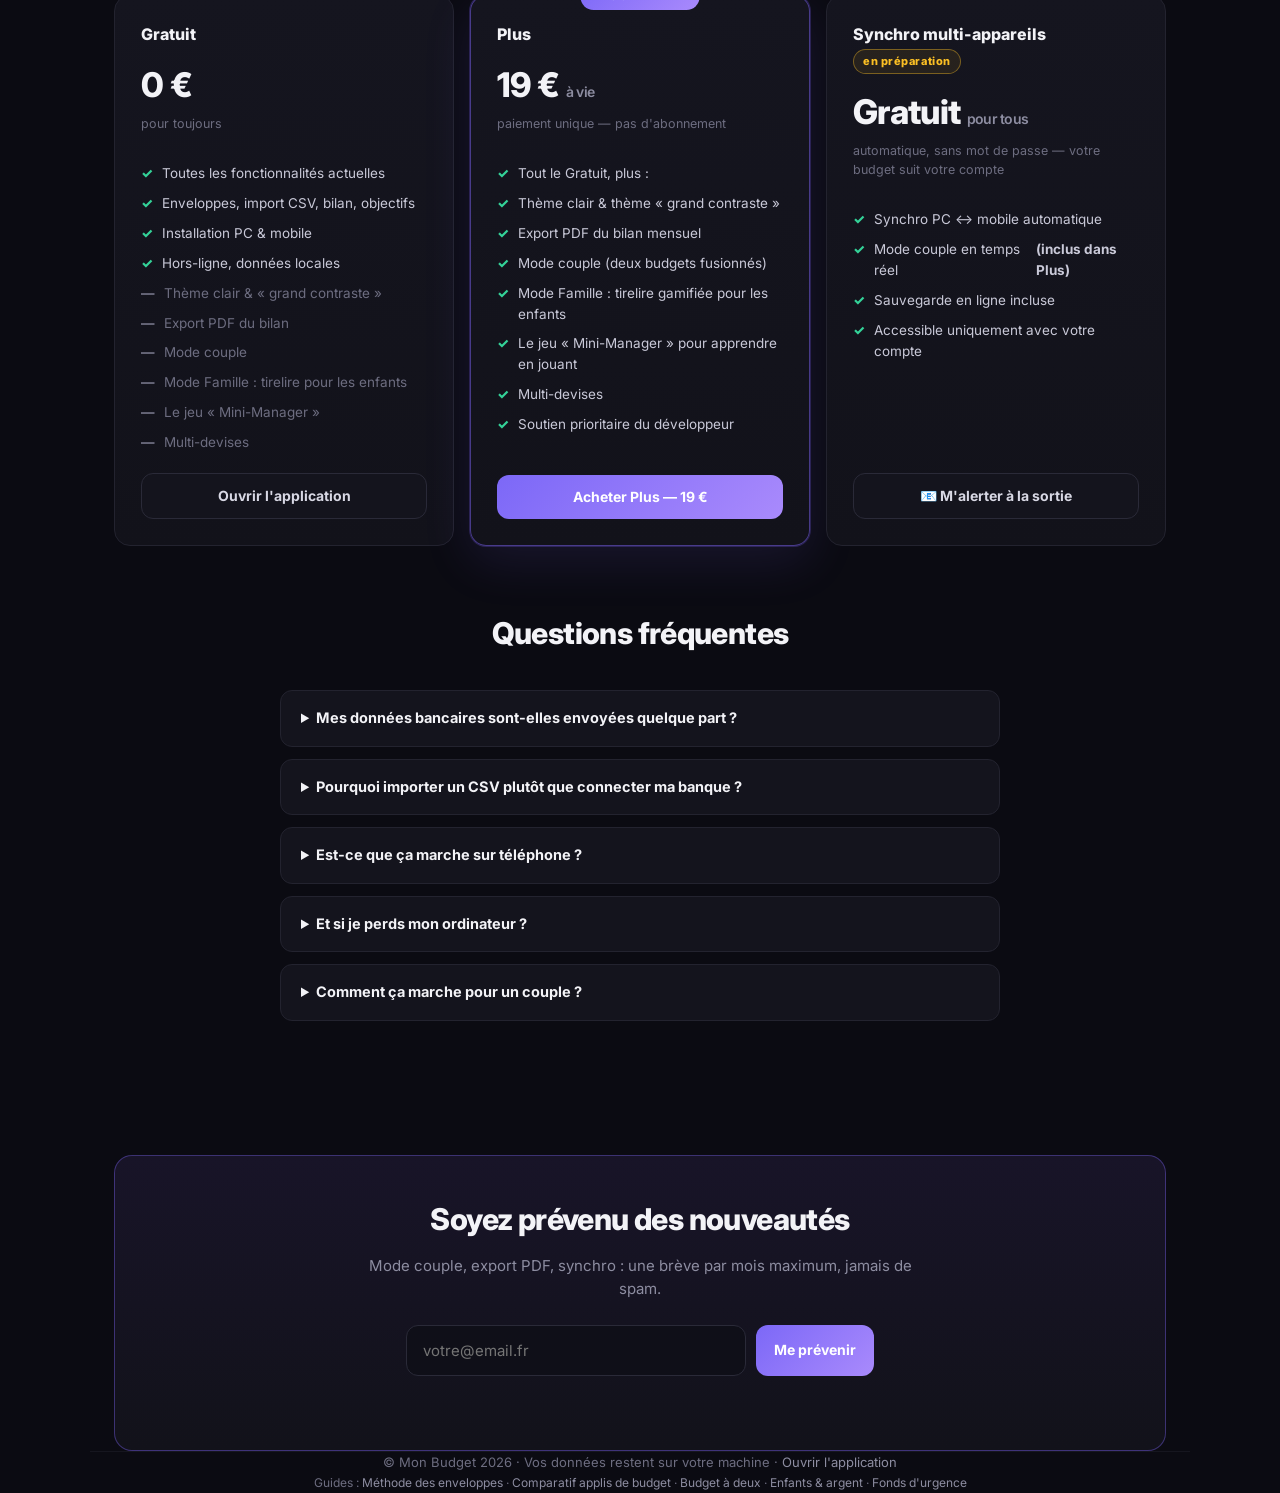
==== commit c815099e: "Add files via upload" ====
--- a/index.html
+++ b/index.html
@@ -244,7 +244,7 @@
 
   <section id="tarifs">
     <h2>Tarifs simples et honnêtes</h2>
-    <p class="sect-sub">L'essentiel est gratuit pour toujours — y compris la synchro chiffrée. La licence Plus à 19 €, une seule fois, débloque le couple, la famille et les exports pro.</p>
+    <p class="sect-sub">L'essentiel est gratuit pour toujours — y compris la synchro multi-appareils. La licence Plus à 19 €, une seule fois, débloque le couple, la famille et les exports pro.</p>
     <div class="plans">
       <div class="plan">
         <h3>Gratuit</h3>
@@ -282,14 +282,14 @@
         <button class="btn btn-grad" data-buy="plus" style="text-align:center">Acheter Plus — 19 €</button>
       </div>
       <div class="plan">
-        <h3>Synchro chiffrée <span class="soon">en préparation</span></h3>
+        <h3>Synchro multi-appareils <span class="soon">en préparation</span></h3>
         <div class="price">Gratuit <small>pour tous</small></div>
-        <div class="per">votre budget sur tous vos appareils — même le serveur ne peut pas le lire</div>
+        <div class="per">automatique, sans mot de passe — votre budget suit votre compte</div>
         <ul>
-          <li>Synchro chiffrée PC ↔ mobile</li>
+          <li>Synchro PC ↔ mobile automatique</li>
           <li>Mode couple en temps réel <b>(inclus dans Plus)</b></li>
-          <li>Sauvegarde automatique</li>
-          <li>Le serveur ne peut pas lire vos données</li>
+          <li>Sauvegarde en ligne incluse</li>
+          <li>Accessible uniquement avec votre compte</li>
         </ul>
         <button class="btn btn-ghost" data-buy="sync" style="text-align:center">📧 M'alerter à la sortie</button>
       </div>
@@ -299,9 +299,9 @@
   <section id="faq">
     <h2>Questions fréquentes</h2>
     <div class="faq">
-      <details><summary>Mes données bancaires sont-elles envoyées quelque part ?</summary><p>Non, et c'est le principe fondateur de l'app : aucune connexion à votre banque, aucun serveur. Vos relevés sont lus localement dans votre navigateur, vos données restent sur votre machine. Le compte (inscription gratuite par email et mot de passe, avec validation par email) est <b>requis pour ouvrir l'application</b> : il ne retient que votre adresse, jamais vos chiffres. La future synchro sera chiffrée côté client : même notre serveur ne pourra pas lire vos données.</p></details>
+      <details><summary>Mes données bancaires sont-elles envoyées quelque part ?</summary><p>Non, et c'est le principe fondateur de l'app : aucune connexion à votre banque, jamais. Vos relevés sont lus localement dans votre navigateur, vos données restent sur votre machine. Le compte (inscription gratuite par email et mot de passe, avec validation par email) est <b>requis pour ouvrir l'application</b>. La synchro multi-appareils suit votre compte : seuls vos appareils connectés y accèdent.</p></details>
       <details><summary>Pourquoi importer un CSV plutôt que connecter ma banque ?</summary><p>Exporter un relevé prend 30 secondes sur n'importe quel site bancaire français. En échange : zéro agrément bancaire à faire circuler, zéro risque de fuite de credentials, et un budget qui marche même si votre banque change d'API.</p></details>
-      <details><summary>Est-ce que ça marche sur téléphone ?</summary><p>Oui — installez l'app depuis votre navigateur mobile (« Ajouter à l'écran d'accueil »). La synchro chiffrée entre PC et mobile est en préparation : elle sera <b>gratuite pour tous les comptes</b>.</p></details>
+      <details><summary>Est-ce que ça marche sur téléphone ?</summary><p>Oui — installez l'app depuis votre navigateur mobile (« Ajouter à l'écran d'accueil »). La synchro automatique entre PC et mobile est en préparation : elle sera <b>gratuite pour tous les comptes</b>.</p></details>
       <details><summary>Et si je perds mon ordinateur ?</summary><p>Exportez une sauvegarde JSON depuis Paramètres → Données (1 clic) et rangez-la où vous voulez. Elle se restaure en un clic sur n'importe quel appareil.</p></details>
       <details><summary>Comment ça marche pour un couple ?</summary><p>Chacun installe l'app sur son appareil : les données restent individuelles et locales. Le <b>mode couple</b> (inclus dans Plus) consolide deux budgets en une vue foyer. Et pour la synchro temps réel (en préparation) : la synchro individuelle est <b>gratuite pour tous</b>, et le mode couple synchronisé reste <b>inclus dans la licence Plus — un seul achat par foyer</b> : le titulaire de la licence invite son/sa partenaire par email, qui reçoit un <b>accès invité gratuit</b> au budget partagé. Deux comptes, une seule licence, et le serveur ne pourra jamais lire vos données.</p></details>
     </div>
@@ -310,7 +310,7 @@
   <section id="inscription">
     <div class="cta-final">
       <h2>Soyez prévenu des nouveautés</h2>
-      <p class="sect-sub">Mode couple, export PDF, synchro chiffrée : une brève par mois maximum, jamais de spam.</p>
+      <p class="sect-sub">Mode couple, export PDF, synchro : une brève par mois maximum, jamais de spam.</p>
       <form class="insc" id="waitlist-form" autocomplete="off">
         <input type="email" id="insc-email" placeholder="votre@email.fr" required>
         <button class="btn btn-grad" type="submit">Me prévenir</button>
@@ -382,7 +382,7 @@
     if (plan === "sync") {
       const msg = document.getElementById("insc-msg");
       msg.style.color = "var(--muted)";
-      msg.textContent = "La synchro chiffrée est en développement. Votre email = place prioritaire à la bêta.";
+      msg.textContent = "La synchro est en développement. Votre email = place prioritaire à la bêta.";
       document.getElementById("insc-email").focus();
       document.getElementById("inscription").scrollIntoView({ behavior: "smooth", block: "center" });
     }
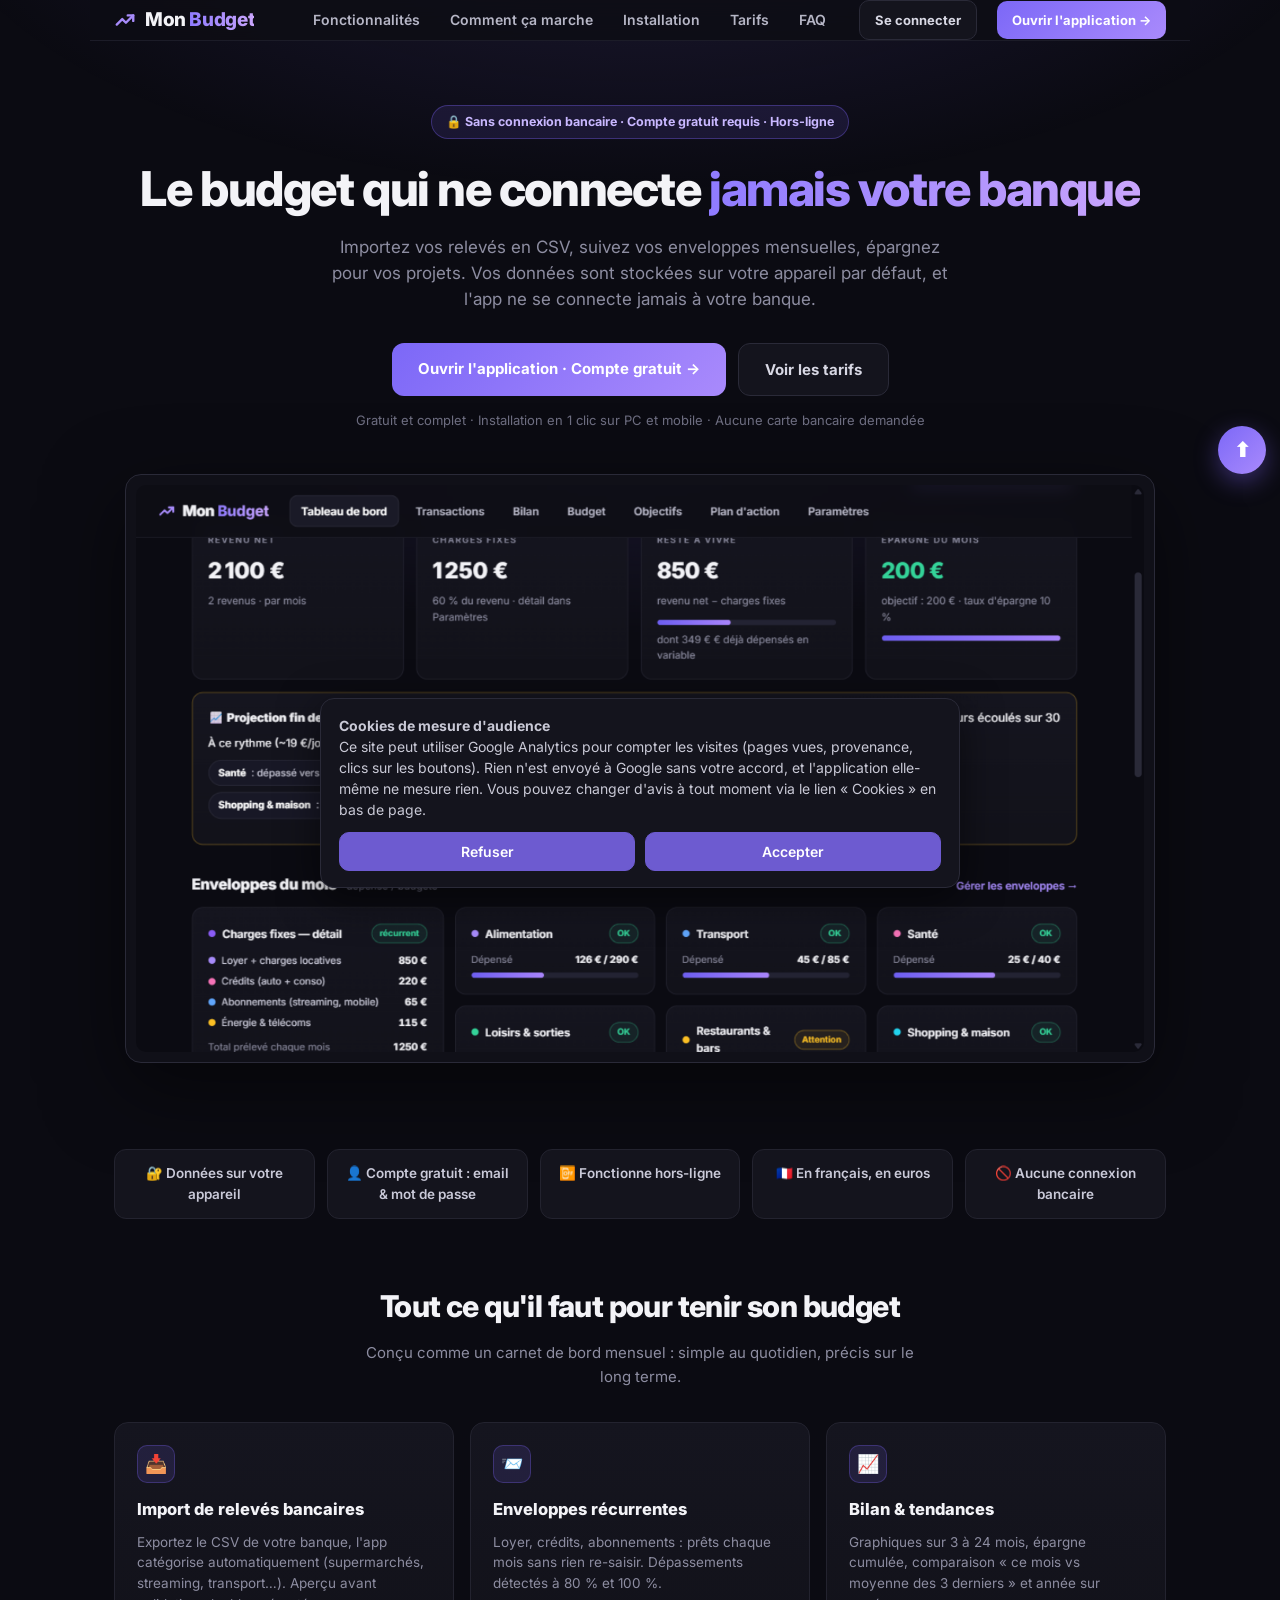
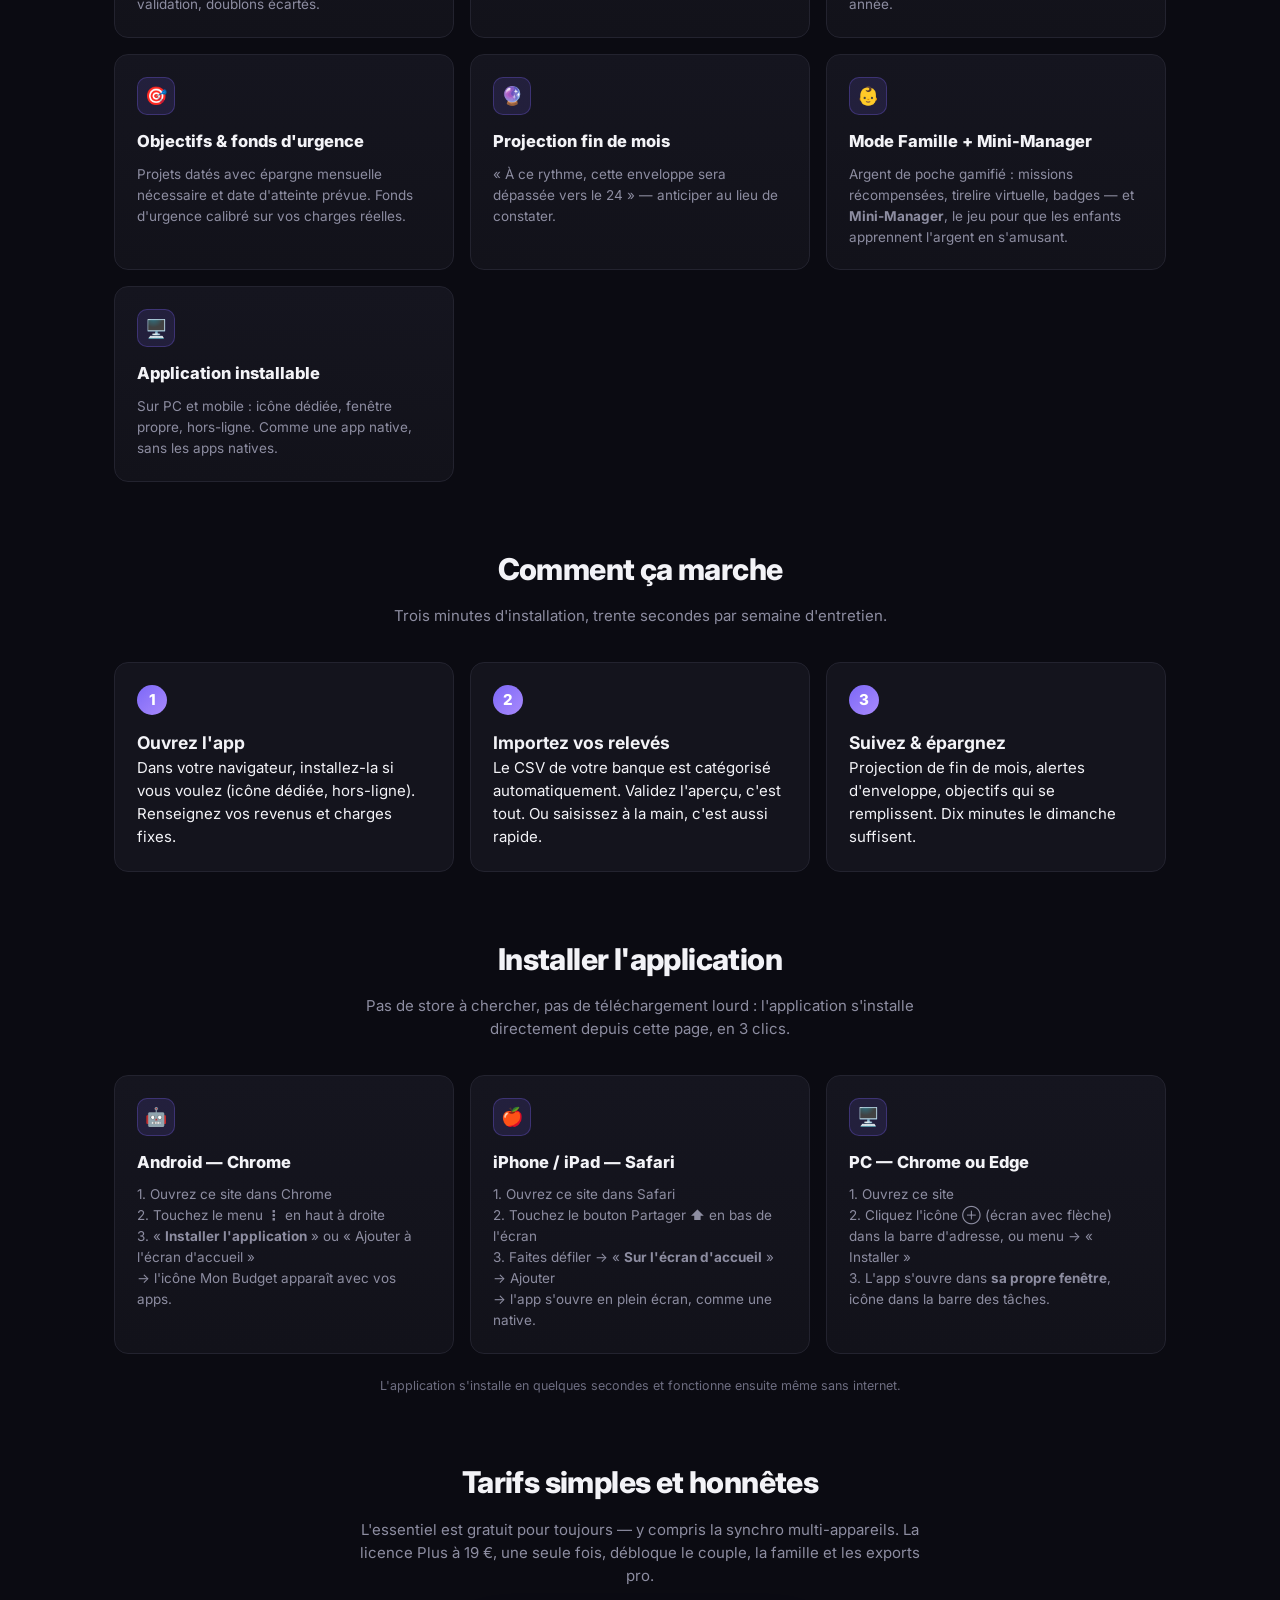
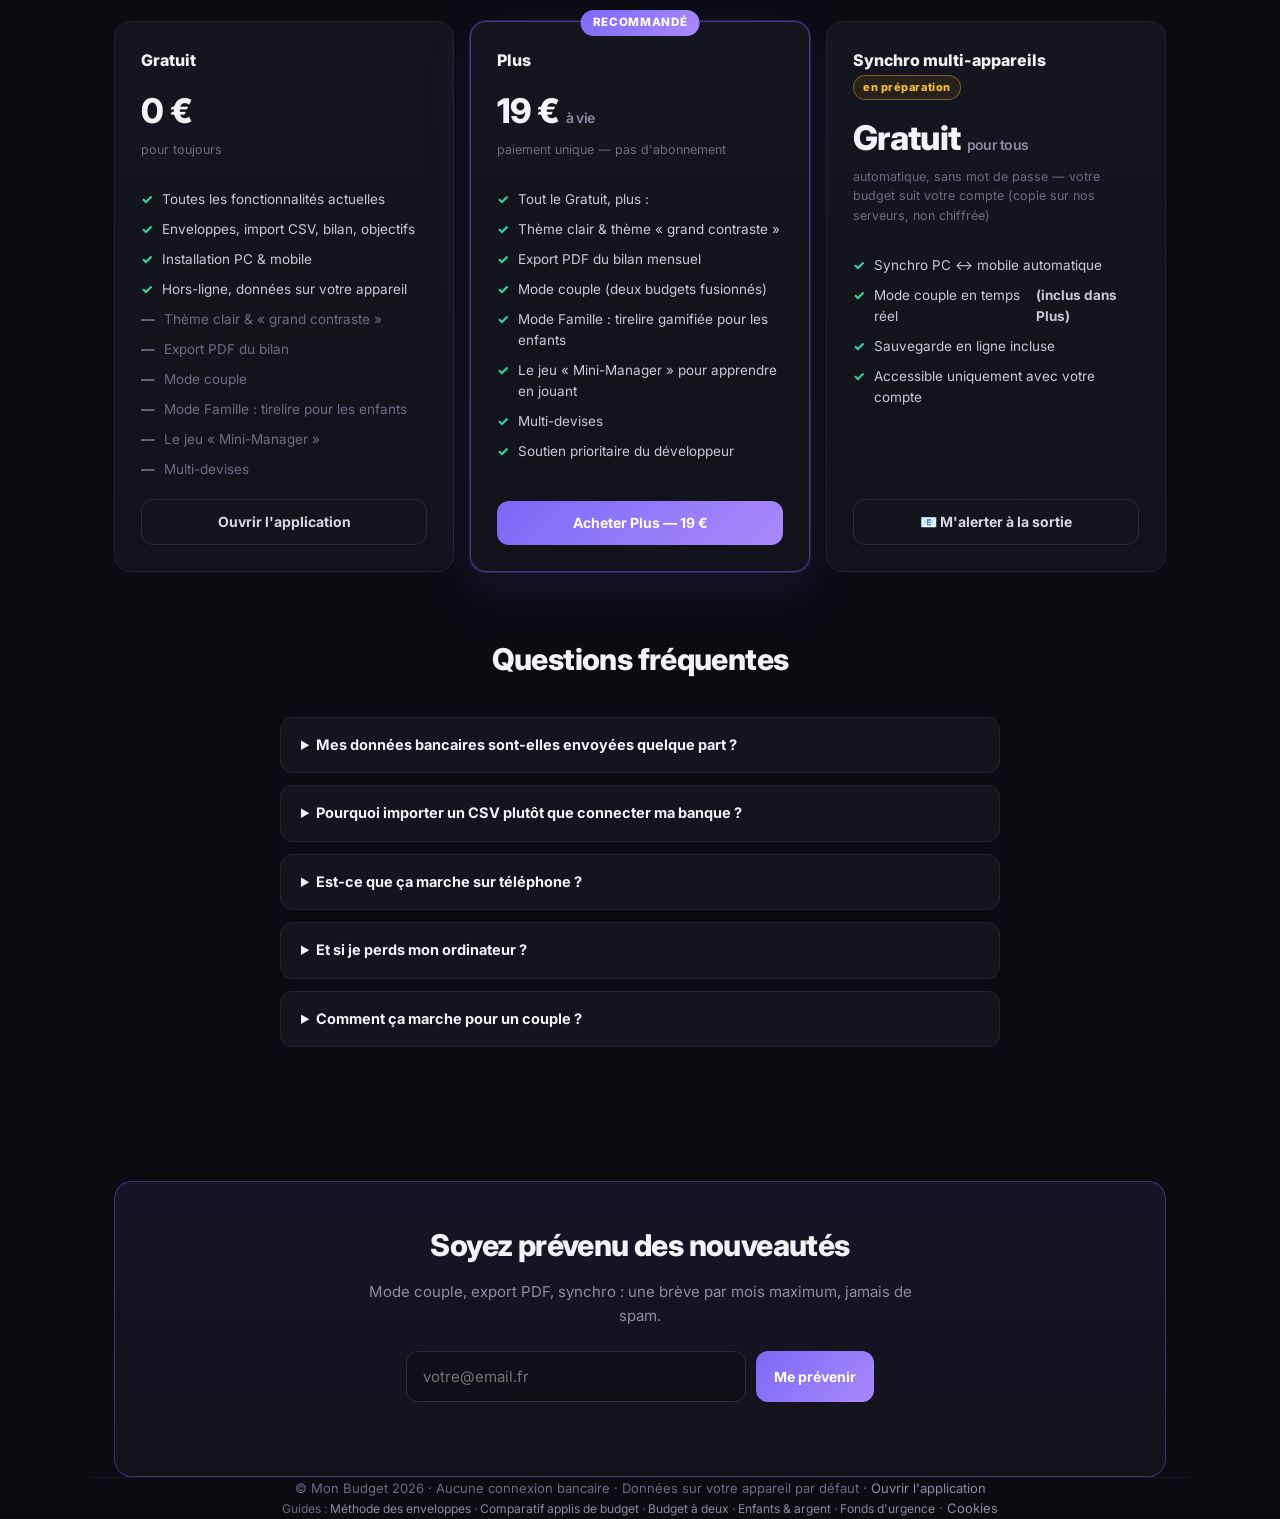
==== commit 290bc971: "Confidentialité exacte, bandeau cookies Analytics, cache v43 - Textes corrigés : données sur l'appar" ====
--- a/index.html
+++ b/index.html
@@ -5,7 +5,7 @@
 <meta name="viewport" content="width=device-width, initial-scale=1">
 <meta name="color-scheme" content="dark">
 <meta name="theme-color" content="#0b0b12">
-<meta name="description" content="Mon Budget — le budget mensuel 100 % privé : enveloppes récurrentes, import de relevés, objectifs d'épargne. Hors-ligne, compte gratuit (email + mot de passe), vos données restent chez vous.">
+<meta name="description" content="Mon Budget — budget mensuel par enveloppes, sans connexion bancaire : enveloppes récurrentes, import de relevés, objectifs d'épargne. Hors-ligne, compte gratuit (email + mot de passe), données stockées sur votre appareil par défaut.">
 <meta name="keywords" content="application budget, méthode des enveloppes, budget sans abonnement, budget sans connexion bancaire, alternative YNAB France, budget familial gratuit, gestion budget mensuel">
 <meta name="author" content="Mon Budget">
 <meta name="robots" content="index, follow">
@@ -14,13 +14,13 @@
 <meta property="og:type" content="website">
 <meta property="og:site_name" content="Mon Budget">
 <meta property="og:title" content="Mon Budget — 19 € à vie, sans abonnement, sans connexion bancaire">
-<meta property="og:description" content="La méthode des enveloppes automatisée. Vos données restent sur votre appareil. Version gratuite complète — installez-la en 10 secondes.">
+<meta property="og:description" content="La méthode des enveloppes automatisée, sans connexion bancaire. Données stockées sur votre appareil par défaut. Version gratuite complète — installez-la en 10 secondes.">
 <meta property="og:url" content="https://bonjourmonbudget-lab.github.io/mon-budget/">
 <meta property="og:image" content="https://bonjourmonbudget-lab.github.io/mon-budget/apercu.png">
 <meta property="og:locale" content="fr_FR">
 <meta name="twitter:card" content="summary_large_image">
 <meta name="twitter:title" content="Mon Budget — 19 € à vie, sans abonnement">
-<meta name="twitter:description" content="La méthode des enveloppes automatisée. Vos données restent sur votre appareil.">
+<meta name="twitter:description" content="La méthode des enveloppes automatisée, sans connexion bancaire. Données sur votre appareil par défaut.">
 <meta name="twitter:image" content="https://bonjourmonbudget-lab.github.io/mon-budget/apercu.png">
 <!-- Données structurées pour Google -->
 <script type="application/ld+json">
@@ -31,7 +31,7 @@
   "applicationCategory": "FinanceApplication",
   "operatingSystem": "Web, Windows, macOS, Linux, Android, iOS",
   "inLanguage": "fr-FR",
-  "description": "Application de budget en méthode des enveloppes, 100 % locale : aucune connexion bancaire, données sur votre appareil, fonctionne hors-ligne. Version gratuite et licence à vie à 19 €.",
+  "description": "Application de budget en méthode des enveloppes, aucune connexion bancaire, données stockées sur votre appareil par défaut, fonctionne hors-ligne. Version gratuite et licence à vie à 19 €.",
   "offers": {
     "@type": "Offer",
     "price": "19.00",
@@ -43,14 +43,8 @@
 <link rel="manifest" href="manifest.json">
 <link rel="icon" type="image/png" href="icon-192.png">
 <title>Mon Budget — Le budget qui ne connecte jamais votre banque</title>
-<!-- Compteur de visites (Analytics via Firebase) — page marketing uniquement, l'application ne mesure rien -->
-<script async src="https://www.googletagmanager.com/gtag/js?id=G-P31JFZ6KP1"></script>
-<script>
-  window.dataLayer = window.dataLayer || [];
-  function gtag(){dataLayer.push(arguments);}
-  gtag('js', new Date());
-  gtag('config', 'G-P31JFZ6KP1');
-</script>
+<!-- Compteur de visites (Google Analytics, chargé seulement après accord : voir consent.js) — pages publiques uniquement, l'application ne mesure rien -->
+<script src="consent.js"></script>
 <link rel="preconnect" href="https://fonts.googleapis.com">
 <link rel="preconnect" href="https://fonts.gstatic.com" crossorigin>
 <link href="https://fonts.googleapis.com/css2?family=Inter:wght@400;500;600;700;800&display=swap" rel="stylesheet">
@@ -180,9 +174,9 @@
 <main class="wrap">
 
   <section class="hero" style="padding-top:64px">
-    <span class="pill">🔒 100 % privé · Compte gratuit requis · Hors-ligne</span>
+    <span class="pill">🔒 Sans connexion bancaire · Compte gratuit requis · Hors-ligne</span>
     <h1>Le budget qui ne connecte <span class="grad-text">jamais votre banque</span></h1>
-    <p class="sub">Importez vos relevés en CSV, suivez vos enveloppes mensuelles, épargnez pour vos projets. Vos données restent sur votre machine — pas sur un serveur.</p>
+    <p class="sub">Importez vos relevés en CSV, suivez vos enveloppes mensuelles, épargnez pour vos projets. Vos données sont stockées sur votre appareil par défaut, et l'app ne se connecte jamais à votre banque.</p>
     <div class="ctas">
       <a class="btn btn-grad" href="app.html">Ouvrir l'application · Compte gratuit →</a>
       <a class="btn btn-ghost" href="#tarifs">Voir les tarifs</a>
@@ -194,7 +188,7 @@
   </section>
 
   <div class="trust">
-    <div>🔐 Données 100 % locales</div>
+    <div>🔐 Données sur votre appareil</div>
     <div>👤 Compte gratuit : email &amp; mot de passe</div>
     <div>📴 Fonctionne hors-ligne</div>
     <div>🇫🇷 En français, en euros</div>
@@ -254,7 +248,7 @@
           <li>Toutes les fonctionnalités actuelles</li>
           <li>Enveloppes, import CSV, bilan, objectifs</li>
           <li>Installation PC & mobile</li>
-          <li>Hors-ligne, données locales</li>
+          <li>Hors-ligne, données sur votre appareil</li>
           <li class="off">Thème clair & « grand contraste »</li>
           <li class="off">Export PDF du bilan</li>
           <li class="off">Mode couple</li>
@@ -284,7 +278,7 @@
       <div class="plan">
         <h3>Synchro multi-appareils <span class="soon">en préparation</span></h3>
         <div class="price">Gratuit <small>pour tous</small></div>
-        <div class="per">automatique, sans mot de passe — votre budget suit votre compte</div>
+        <div class="per">automatique, sans mot de passe — votre budget suit votre compte (copie sur nos serveurs, non chiffrée)</div>
         <ul>
           <li>Synchro PC ↔ mobile automatique</li>
           <li>Mode couple en temps réel <b>(inclus dans Plus)</b></li>
@@ -299,11 +293,11 @@
   <section id="faq">
     <h2>Questions fréquentes</h2>
     <div class="faq">
-      <details><summary>Mes données bancaires sont-elles envoyées quelque part ?</summary><p>Non, et c'est le principe fondateur de l'app : aucune connexion à votre banque, jamais. Vos relevés sont lus localement dans votre navigateur, vos données restent sur votre machine. Le compte (inscription gratuite par email et mot de passe, avec validation par email) est <b>requis pour ouvrir l'application</b>. La synchro multi-appareils suit votre compte : seuls vos appareils connectés y accèdent.</p></details>
+      <details><summary>Mes données bancaires sont-elles envoyées quelque part ?</summary><p>Non, et c'est le principe fondateur de l'app : aucune connexion à votre banque, jamais. Vos relevés sont lus localement dans votre navigateur et votre budget est stocké sur votre appareil par défaut. Le compte (inscription gratuite par email et mot de passe, avec validation par email) est <b>requis pour ouvrir l'application</b> et ne retient que votre adresse email. <b>Si vous activez la synchro multi-appareils (facultative), une copie de votre budget est enregistrée sur nos serveurs (Google Firebase), non chiffrée</b> : elle n'est accessible qu'avec votre connexion, mais elle n'est pas illisible pour l'éditeur.</p></details>
       <details><summary>Pourquoi importer un CSV plutôt que connecter ma banque ?</summary><p>Exporter un relevé prend 30 secondes sur n'importe quel site bancaire français. En échange : zéro agrément bancaire à faire circuler, zéro risque de fuite de credentials, et un budget qui marche même si votre banque change d'API.</p></details>
-      <details><summary>Est-ce que ça marche sur téléphone ?</summary><p>Oui — installez l'app depuis votre navigateur mobile (« Ajouter à l'écran d'accueil »). La synchro automatique entre PC et mobile est en préparation : elle sera <b>gratuite pour tous les comptes</b>.</p></details>
+      <details><summary>Est-ce que ça marche sur téléphone ?</summary><p>Oui — installez l'app depuis votre navigateur mobile (« Ajouter à l'écran d'accueil »). La synchro entre PC et mobile est <b>facultative et gratuite pour tous les comptes</b> ; sans elle, votre budget reste sur chaque appareil.</p></details>
       <details><summary>Et si je perds mon ordinateur ?</summary><p>Exportez une sauvegarde JSON depuis Paramètres → Données (1 clic) et rangez-la où vous voulez. Elle se restaure en un clic sur n'importe quel appareil.</p></details>
-      <details><summary>Comment ça marche pour un couple ?</summary><p>Chacun installe l'app sur son appareil : les données restent individuelles et locales. Le <b>mode couple</b> (inclus dans Plus) consolide deux budgets en une vue foyer. Et pour la synchro temps réel (en préparation) : la synchro individuelle est <b>gratuite pour tous</b>, et le mode couple synchronisé reste <b>inclus dans la licence Plus — un seul achat par foyer</b> : le titulaire de la licence invite son/sa partenaire par email, qui reçoit un <b>accès invité gratuit</b> au budget partagé. Deux comptes, une seule licence, et le serveur ne pourra jamais lire vos données.</p></details>
+      <details><summary>Comment ça marche pour un couple ?</summary><p>Chacun installe l'app sur son appareil et garde son propre budget. Le <b>mode couple</b> (inclus dans Plus) consolide deux budgets en une vue foyer : soit en important le fichier de l'autre, soit avec la <b>synchro du couple</b> (code d'invitation) — dans ce cas, le budget de chacun est copié sur nos serveurs, <b>non chiffré</b>. Un seul achat de licence par foyer.</p></details>
     </div>
   </section>
 
@@ -322,7 +316,7 @@
 </main>
 
 <footer class="wrap">
-  © Mon Budget 2026 · Vos données restent sur votre machine · <a href="app.html">Ouvrir l'application</a><br>
+  © Mon Budget 2026 · Aucune connexion bancaire · Données sur votre appareil par défaut · <a href="app.html">Ouvrir l'application</a><br>
   <span style="font-size:12px">Guides : <a href="methode-enveloppes.html">Méthode des enveloppes</a> · <a href="alternative-applis-budget.html">Comparatif applis de budget</a> · <a href="budget-a-deux.html">Budget à deux</a> · <a href="budget-enfants.html">Enfants &amp; argent</a> · <a href="fonds-urgence.html">Fonds d'urgence</a></span>
 </footer>
 
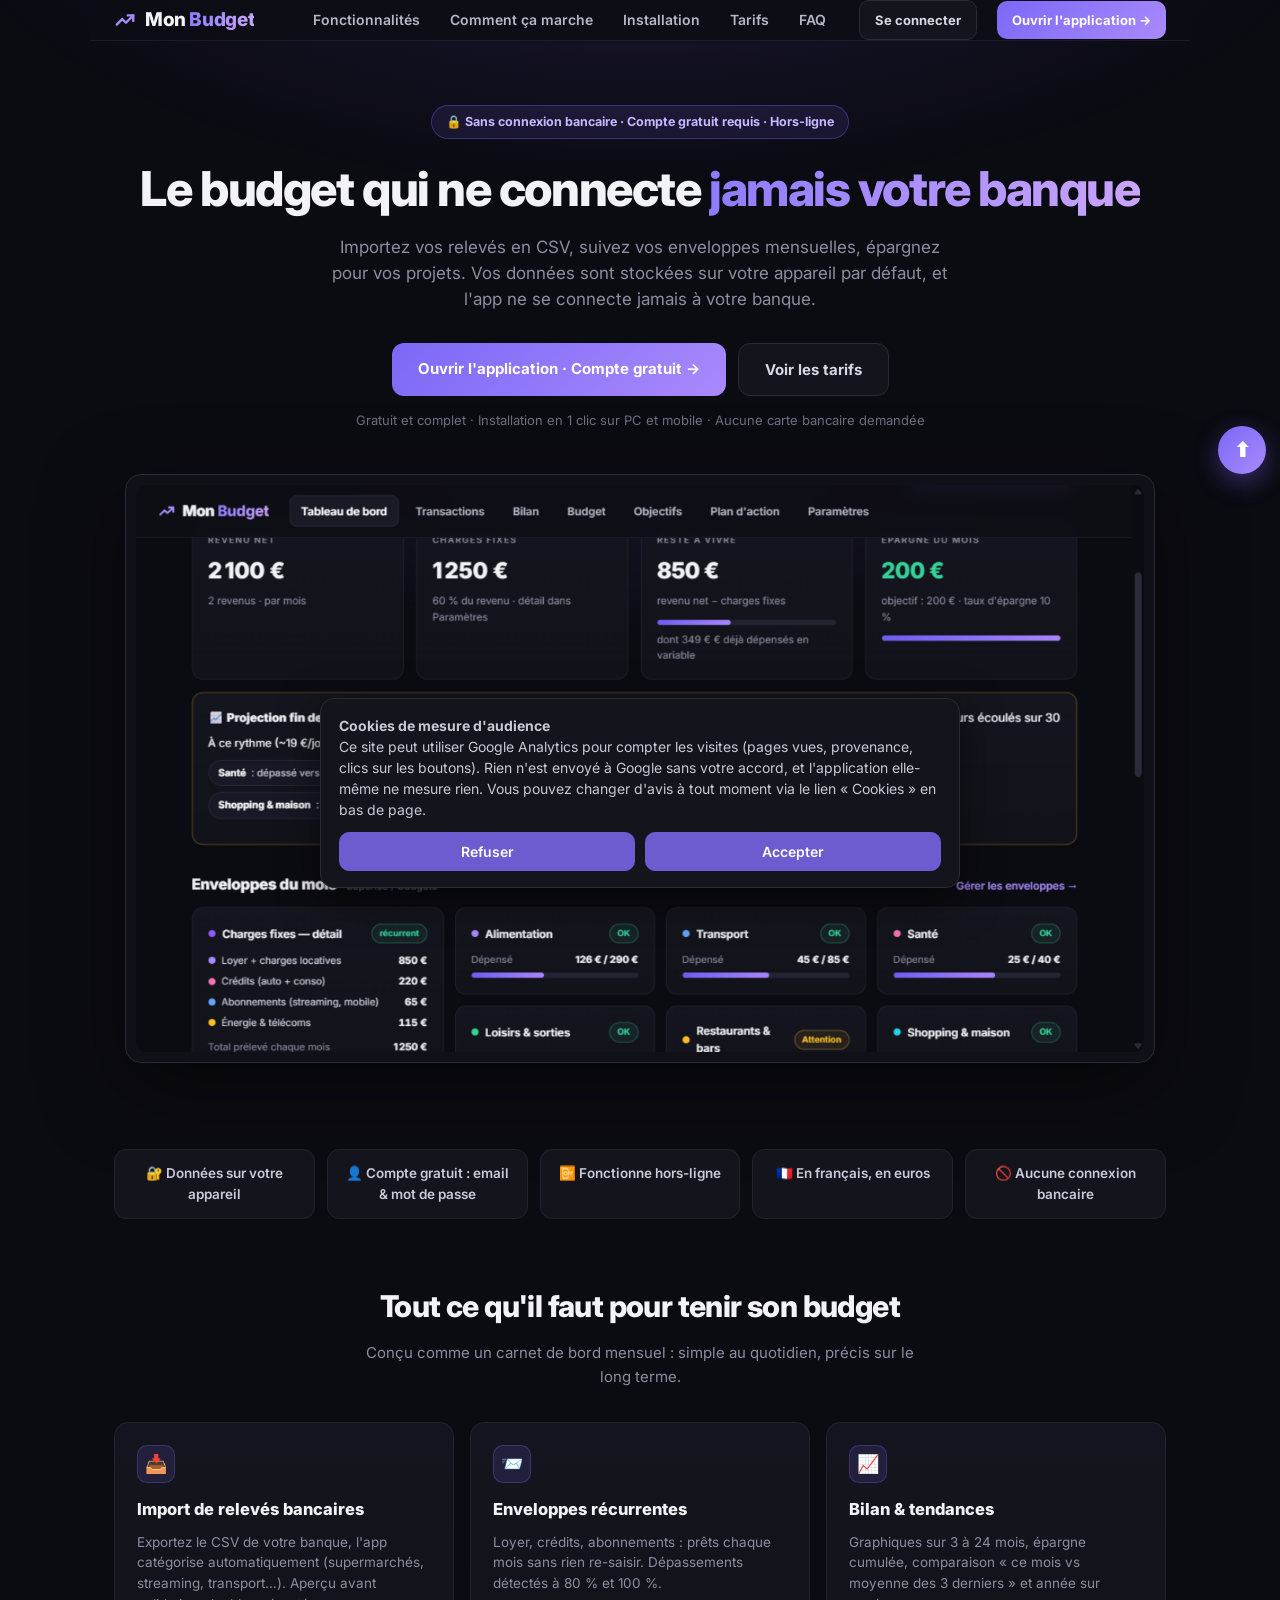
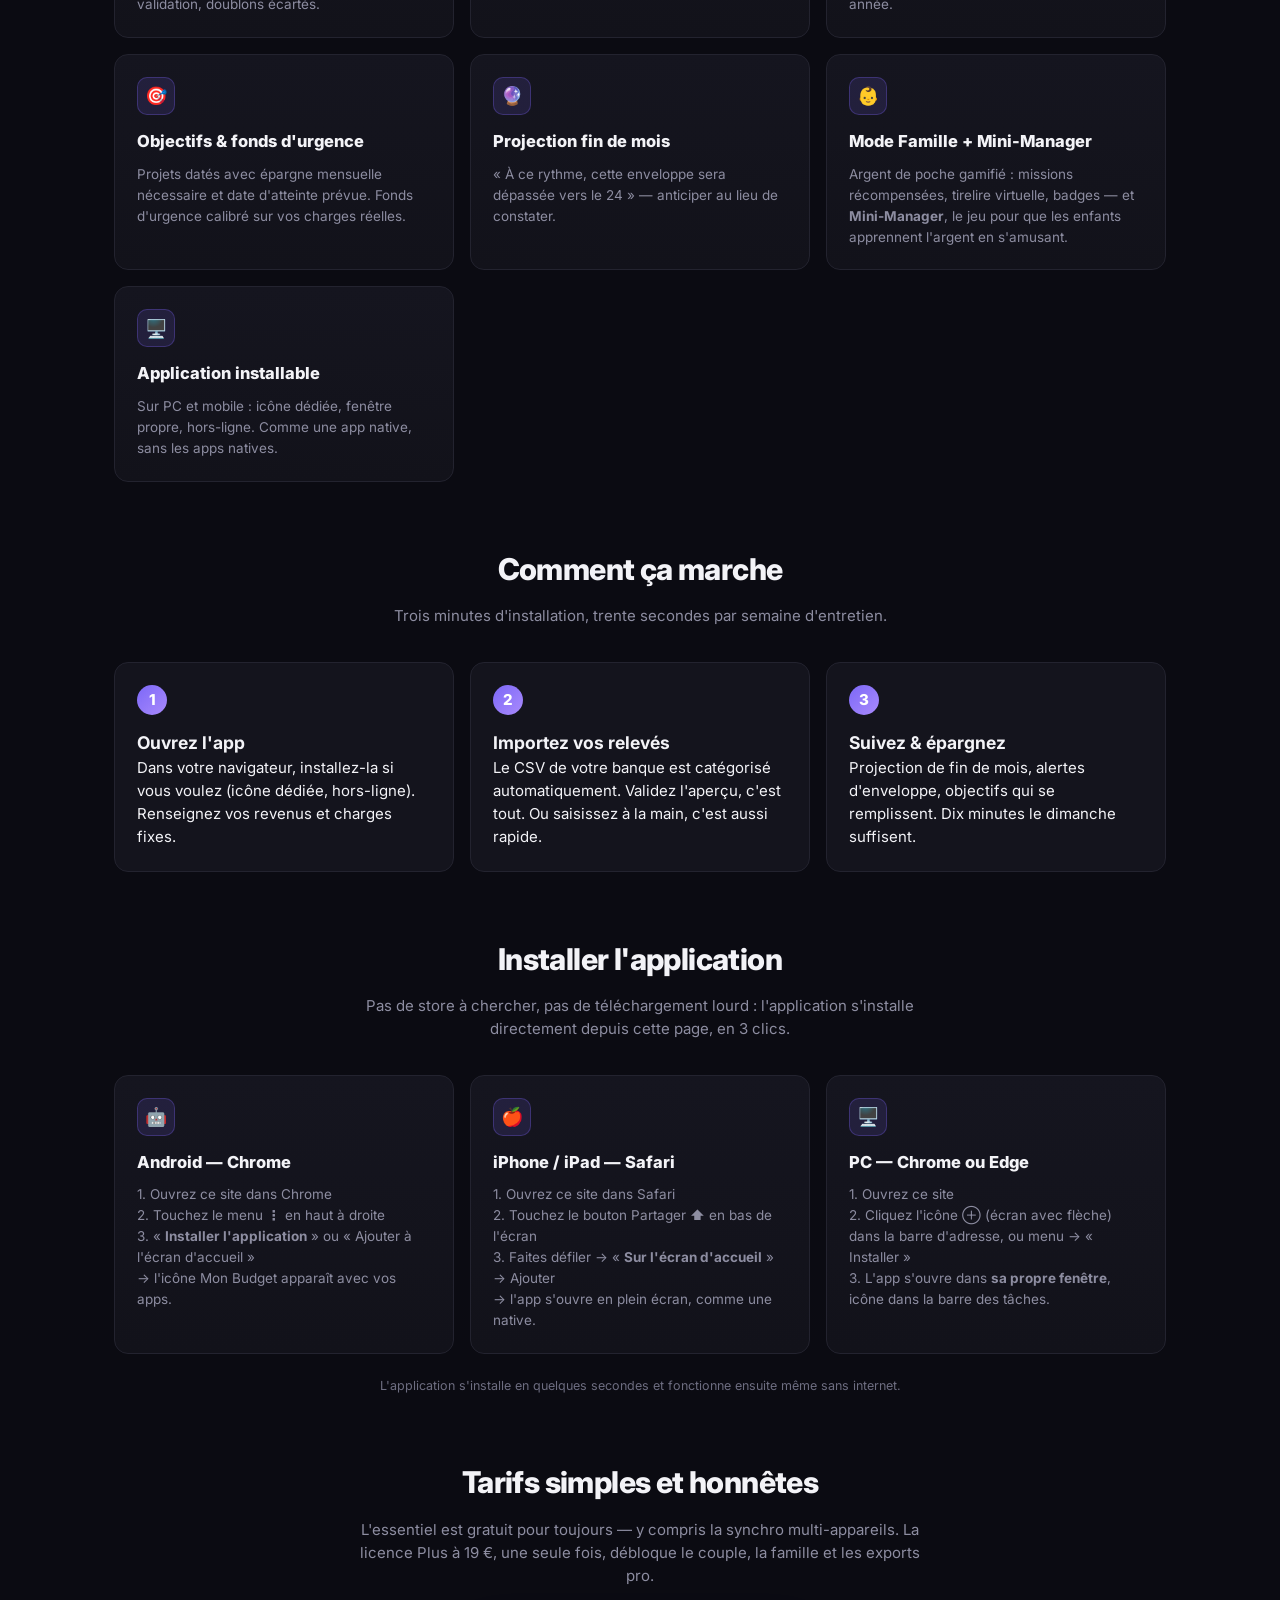
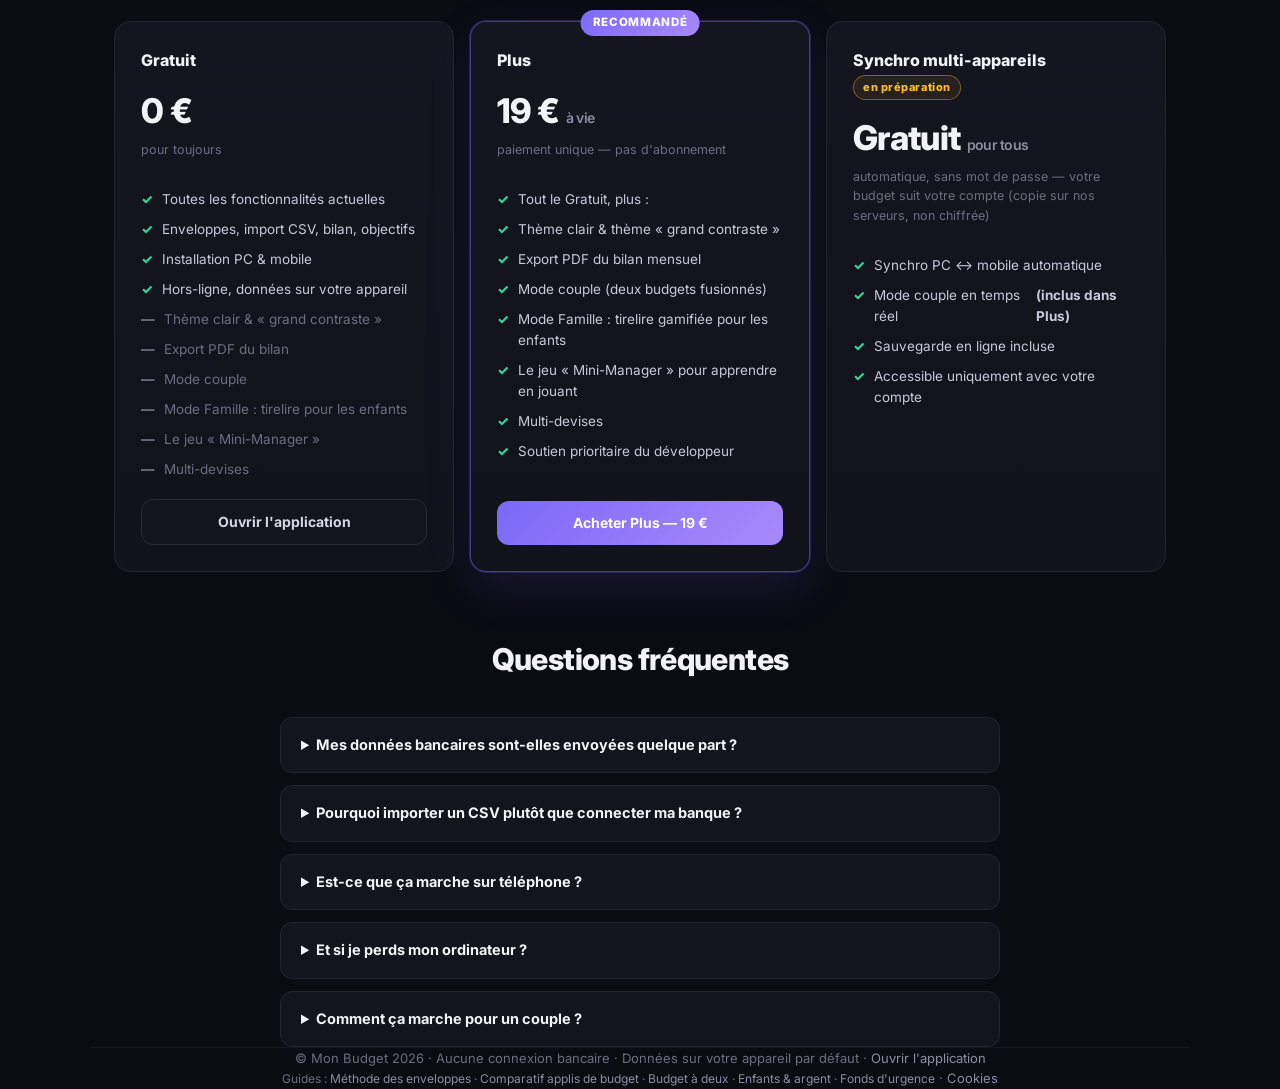
==== commit 3f722d7f: "Formulaire « Me prévenir » : masqué tant qu'aucune adresse d'envoi n'est configurée - Plus de faux «" ====
--- a/index.html
+++ b/index.html
@@ -301,7 +301,7 @@
     </div>
   </section>
 
-  <section id="inscription">
+  <section id="inscription" hidden>
     <div class="cta-final">
       <h2>Soyez prévenu des nouveautés</h2>
       <p class="sect-sub">Mode couple, export PDF, synchro : une brève par mois maximum, jamais de spam.</p>
@@ -309,6 +309,7 @@
         <input type="email" id="insc-email" placeholder="votre@email.fr" required>
         <button class="btn btn-grad" type="submit">Me prévenir</button>
       </form>
+      <p style="font-size:12px;color:var(--muted);margin:10px 0 0">Votre adresse ne sert qu'à vous envoyer ces nouveautés (une brève par mois au plus) et n'est jamais revendue. Désinscription à tout moment sur simple demande.</p>
       <div class="form-msg" id="insc-msg"></div>
     </div>
   </section>
@@ -383,7 +384,15 @@
   });
 });
 
-/* ---- Inscription : endpoint configuré, sinon liste locale ---- */
+/* ---- Inscription : le formulaire n'apparaît que si un endpoint est configuré (CONFIG.waitlistEndpoint).
+   Sans endpoint, rien ne serait enregistré : on ne montre donc pas de formulaire. ---- */
+if (CONFIG.waitlistEndpoint) {
+  const sec = document.getElementById("inscription");
+  if (sec) sec.hidden = false;
+} else {
+  const bs = document.querySelector('[data-buy="sync"]');
+  if (bs) bs.remove();
+}
 document.getElementById("waitlist-form").addEventListener("submit", async (e) => {
   e.preventDefault();
   const email = document.getElementById("insc-email").value.trim();
@@ -393,29 +402,20 @@
     msg.textContent = "Saisissez une adresse email valide.";
     return;
   }
-  if (CONFIG.waitlistEndpoint) {
-    try {
-      await fetch(CONFIG.waitlistEndpoint, {
-        method: "POST",
-        headers: { "Content-Type": "application/json" },
-        body: JSON.stringify({ email, source: "landing", date: new Date().toISOString() })
-      });
-      msg.style.color = "var(--green)";
-      msg.textContent = "C'est enregistré — à très bientôt dans votre boîte mail !";
-      document.getElementById("insc-email").value = "";
-      return;
-    } catch (err) { /* repli local ci-dessous */ }
-  }
+  if (!CONFIG.waitlistEndpoint) return;
   try {
-    const list = JSON.parse(localStorage.getItem("monBudget.waitlist") || "[]");
-    if (!list.includes(email)) list.push(email);
-    localStorage.setItem("monBudget.waitlist", JSON.stringify(list));
+    const rep = await fetch(CONFIG.waitlistEndpoint, {
+      method: "POST",
+      headers: { "Content-Type": "application/json", "Accept": "application/json" },
+      body: JSON.stringify({ email, source: "landing", date: new Date().toISOString() })
+    });
+    if (!rep.ok) throw new Error("HTTP " + rep.status);
     msg.style.color = "var(--green)";
-    msg.textContent = "C'est noté ! (email enregistré localement — branchez un endpoint pour la collecte réelle)";
+    msg.textContent = "C'est enregistré — à très bientôt dans votre boîte mail !";
     document.getElementById("insc-email").value = "";
   } catch (err) {
     msg.style.color = "var(--red)";
-    msg.textContent = "Impossible d'enregistrer l'email pour le moment.";
+    msg.textContent = "Impossible d'enregistrer votre adresse pour le moment. Réessayez plus tard.";
   }
 });
 
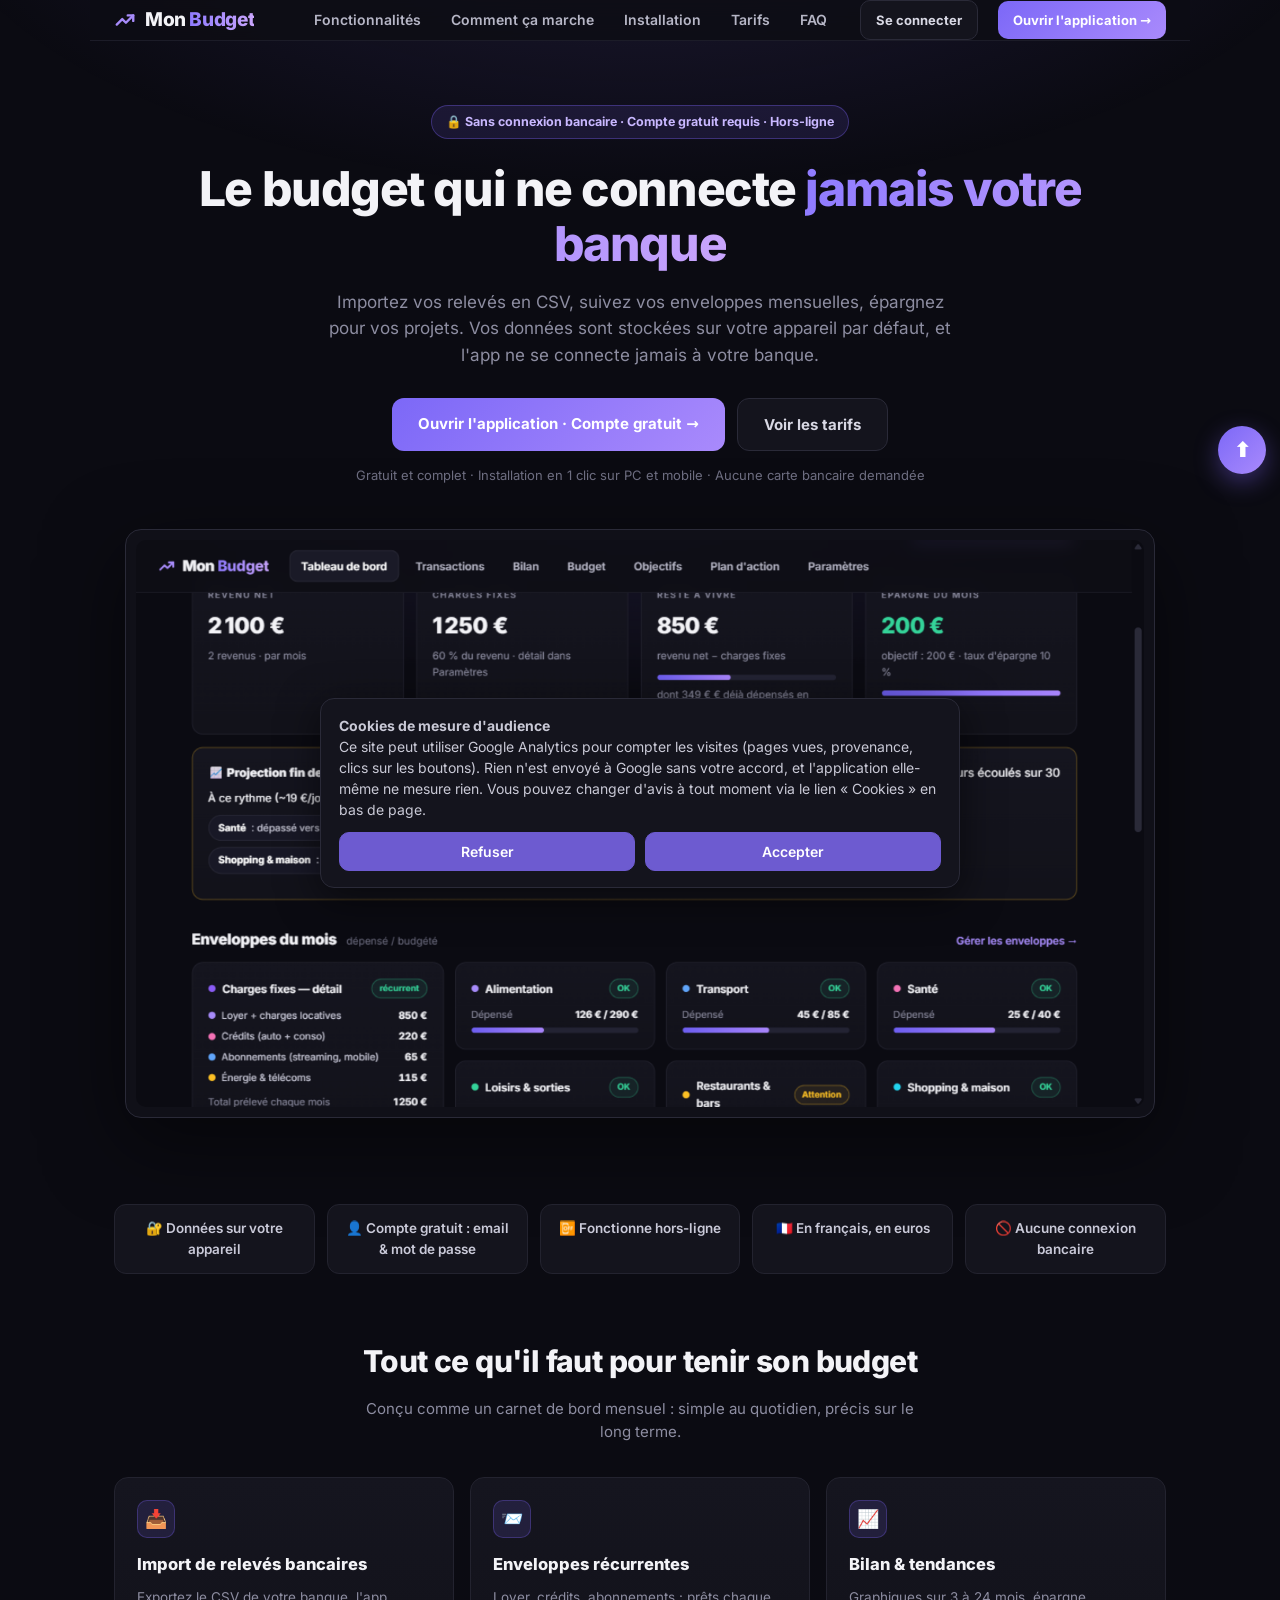
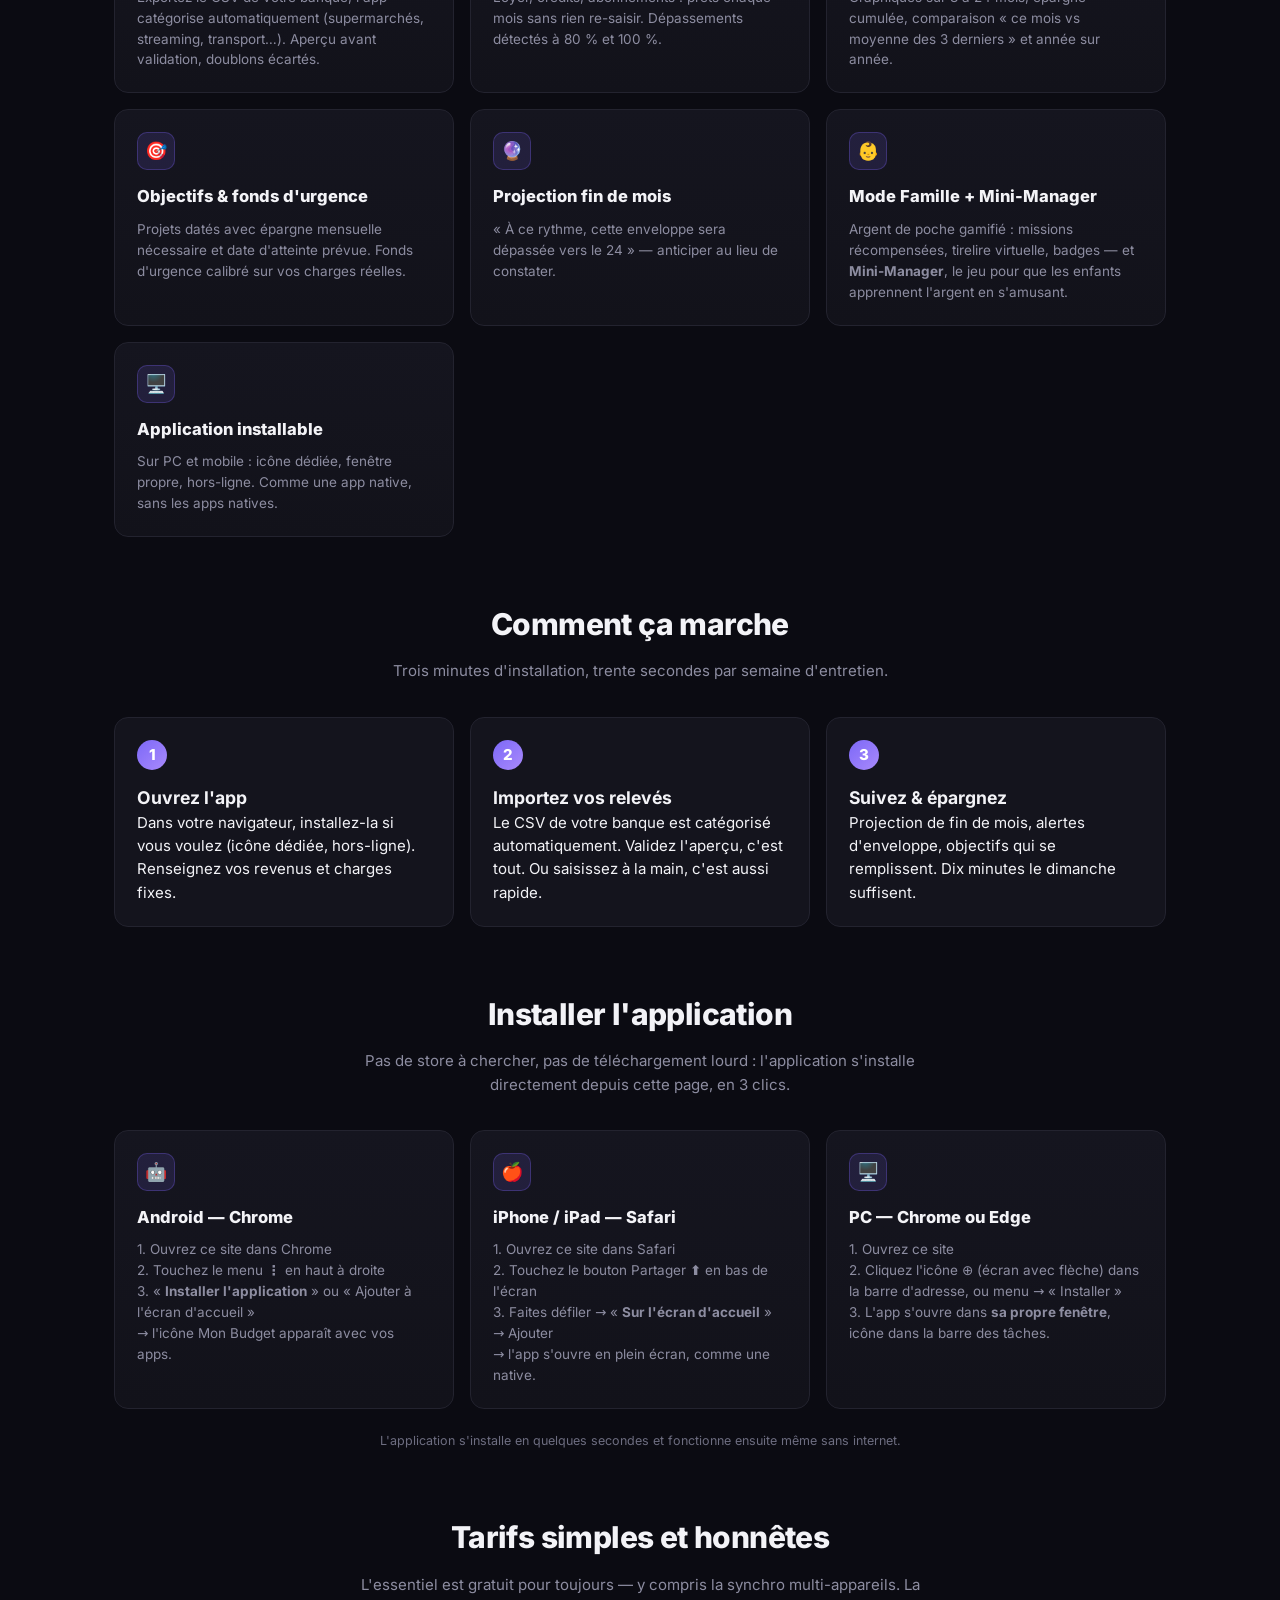
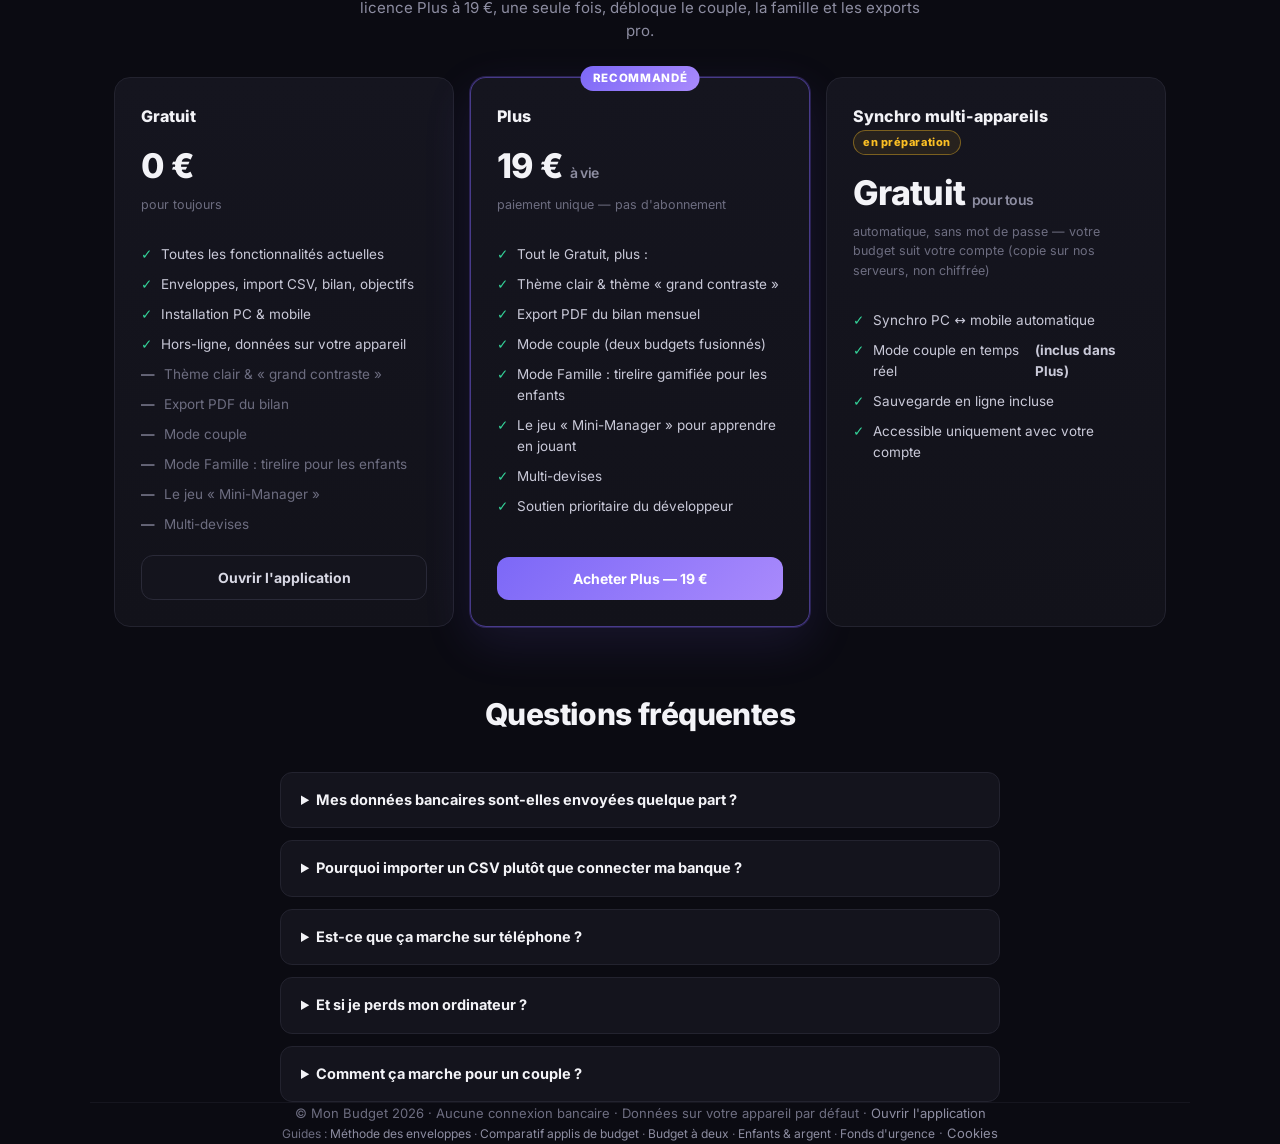
==== commit 8bfcff7a: "Polices hébergées sur le site : plus aucune connexion à Google Fonts - Inter (vitrine, guides, appli" ====
--- a/index.html
+++ b/index.html
@@ -45,9 +45,7 @@
 <title>Mon Budget — Le budget qui ne connecte jamais votre banque</title>
 <!-- Compteur de visites (Google Analytics, chargé seulement après accord : voir consent.js) — pages publiques uniquement, l'application ne mesure rien -->
 <script src="consent.js"></script>
-<link rel="preconnect" href="https://fonts.googleapis.com">
-<link rel="preconnect" href="https://fonts.gstatic.com" crossorigin>
-<link href="https://fonts.googleapis.com/css2?family=Inter:wght@400;500;600;700;800&display=swap" rel="stylesheet">
+<link rel="stylesheet" href="fonts.css">
 <style>
   :root{
     --bg:#0b0b12; --card:#14141d; --border:#23232f; --border-2:#2a2a38;
--- a/fonts.css
+++ b/fonts.css
@@ -0,0 +1,4 @@
+/* Polices hébergées sur le site (aucune connexion à Google). Inter et Baloo 2 : licence SIL Open Font License 1.1.
+   Polices variables : un seul fichier couvre tous les poids. */
+@font-face{font-family:'Inter';font-style:normal;font-weight:400 800;font-display:swap;src:url(fonts/inter-latin-ext.woff2) format('woff2');unicode-range:U+0100-02BA, U+02BD-02C5, U+02C7-02CC, U+02CE-02D7, U+02DD-02FF, U+0304, U+0308, U+0329, U+1D00-1DBF, U+1E00-1E9F, U+1EF2-1EFF, U+2020, U+20A0-20AB, U+20AD-20C4, U+2113, U+2C60-2C7F, U+A720-A7FF}
+@font-face{font-family:'Inter';font-style:normal;font-weight:400 800;font-display:swap;src:url(fonts/inter-latin.woff2) format('woff2');unicode-range:U+0000-00FF, U+0131, U+0152-0153, U+02BB-02BC, U+02C6, U+02DA, U+02DC, U+0304, U+0308, U+0329, U+2000-206F, U+20AC, U+2122, U+2191, U+2193, U+2212, U+2215, U+FEFF, U+FFFD}
